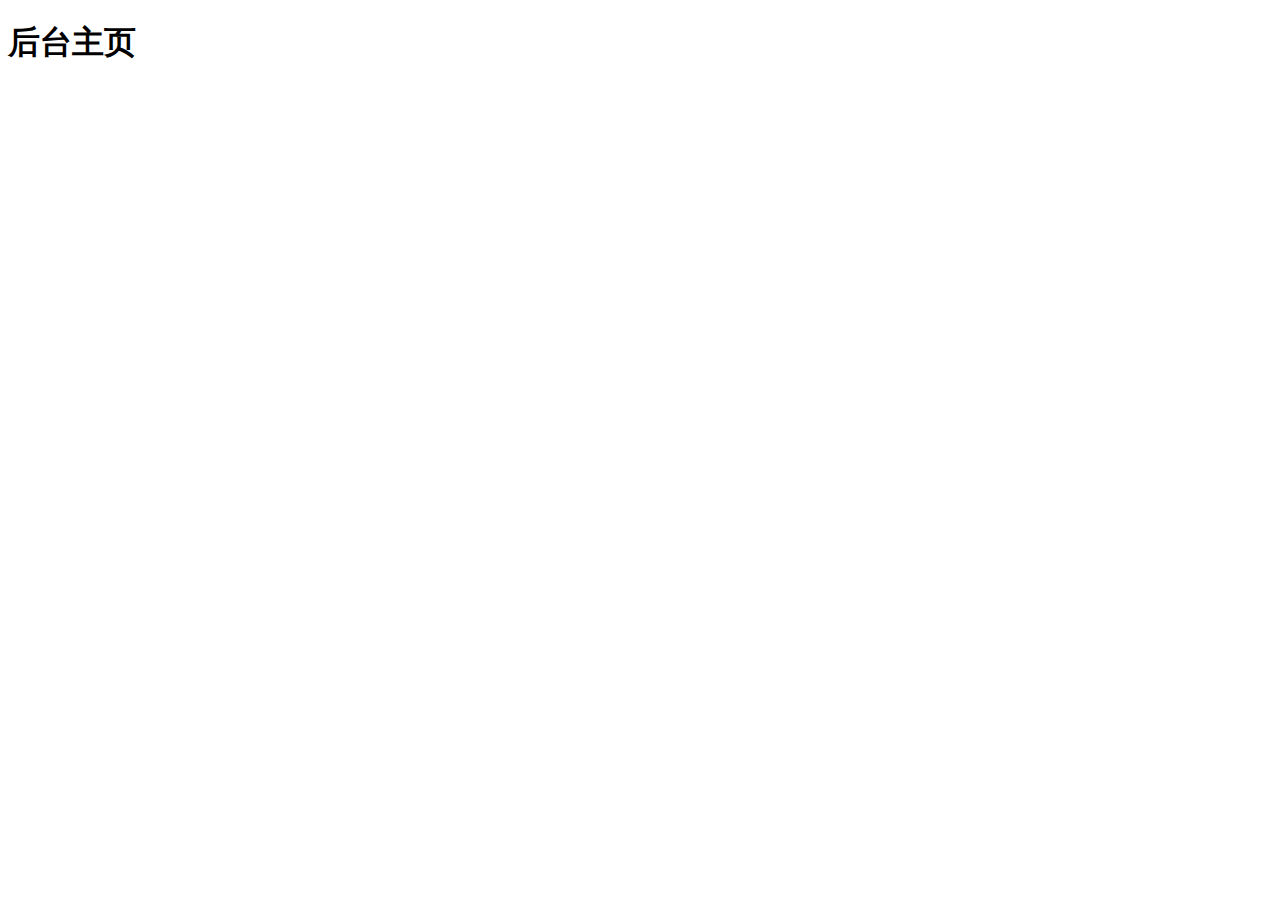
==== index.html @ adebc360 "初始化项目" ====
<!DOCTYPE html>
<html lang="en">

<head>
    <meta charset="UTF-8">
    <meta name="viewport" content="width=device-width, initial-scale=1.0">
    <title>Document</title>
</head>

<body>
    <h1>后台主页</h1>
</body>

</html>
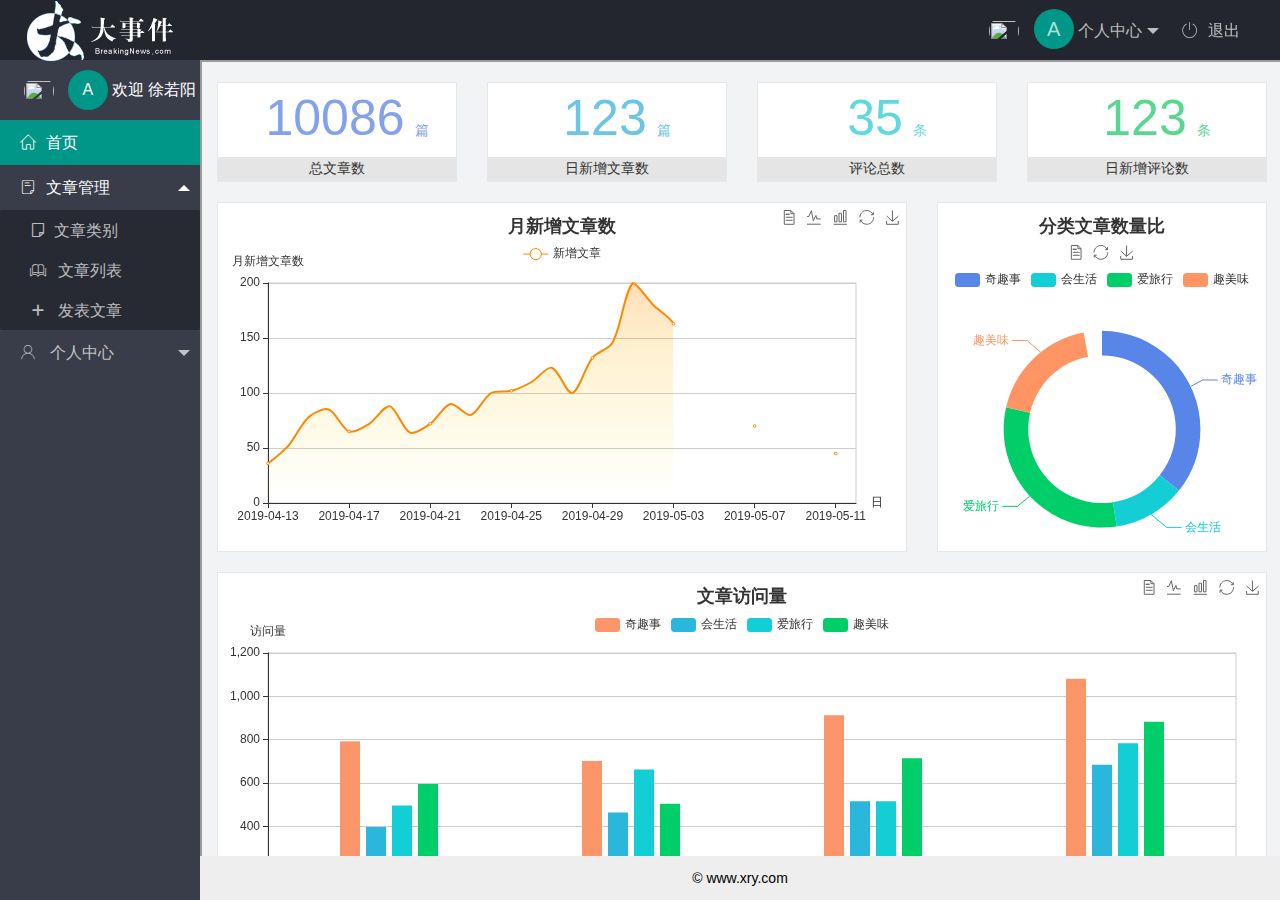
==== commit 943995d0: "完成了index功能" ====
--- a/index.html
+++ b/index.html
@@ -1,14 +1,106 @@
 <!DOCTYPE html>
-<html lang="en">
+<html>
 
 <head>
-    <meta charset="UTF-8">
-    <meta name="viewport" content="width=device-width, initial-scale=1.0">
-    <title>Document</title>
+    <meta charset="utf-8">
+    <meta name="viewport" content="width=device-width, initial-scale=1, maximum-scale=1">
+    <title>大事件后台主页</title>
+    <link rel="stylesheet" href="/assets/lib/layui/css/layui.css">
+    <link rel="stylesheet" href="/assets/fonts/iconfont.css">
+    <link rel="stylesheet" href="/assets/css/index.css">
 </head>
 
-<body>
-    <h1>后台主页</h1>
+<body class="layui-layout-body">
+    <div class="layui-layout layui-layout-admin">
+        <div class="layui-header">
+            <div class="layui-logo">
+                <img src="/assets/images/logo.png" alt="" />
+            </div>
+            <!-- 头部区域（可配合layui已有的水平导航） -->
+
+            <ul class="layui-nav layui-layout-right">
+                <li class="layui-nav-item">
+                    <a href="javascript:;">
+                        <img src="http://t.cn/RCzsdCq" class="layui-nav-img">
+                        <span class="text_avatar">A</span>
+                        个人中心
+                    </a>
+                    <dl class="layui-nav-child">
+                        <dd><a href="/user/user_index.html" target="fm">基本资料</a></dd>
+                        <dd><a href="/user/user_portrait.html" target="fm">更换头像</a></dd>
+                        <dd><a href="/user/user_password.html" target="fm">重置密码</a></dd>
+                    </dl>
+                </li>
+                <li class="layui-nav-item"><a href="" class="logout">
+                        <span class="iconfont icon-tuichu"></span>退出</a></li>
+            </ul>
+        </div>
+
+        <div class="layui-side layui-bg-black">
+            <div class="layui-side-scroll">
+                <!-- 左侧导航区域（可配合layui已有的垂直导航） -->
+                <!-- 侧边栏头像 -->
+                <a href="javascript:;" class="user_avator">
+                    <img src="http://t.cn/RCzsdCq" class="layui-nav-img">
+                    <span class="text_avatar">A</span>
+                    <span id="welcome">欢迎&nbsp;徐若阳</span>
+                </a>
+                <ul class="layui-nav layui-nav-tree" lay-shrink="all">
+
+                    <li class="layui-nav-item layui-this"><a href="/home/dashboard.html" target="fm"><span
+                                class="iconfont icon-home"></span>首页</a>
+                    </li>
+                    <li class="layui-nav-item layui-nav-itemed">
+                        <a class="" href="javascript:;"><span class="iconfont icon-16"></span>文章管理</a>
+                        <dl class="layui-nav-child">
+                            <dd><a href="/article/article_index.html" target="fm"><i
+                                        class="layui-icon layui-icon-file-b"></i>文章类别</a></dd>
+                            <dd><a href="/article/avticle_list.html" target="fm"><i
+                                        class="layui-icon layui-icon-read"></i> 文章列表</a>
+                            </dd>
+                            <dd><a href="/article/article_published.html" target="fm"><i
+                                        class="layui-icon layui-icon-add-1"></i>
+                                    发表文章</a></dd>
+                        </dl>
+                    </li>
+                    <li class="layui-nav-item">
+                        <a href="javascript:;"><span class="iconfont icon-user"></span>
+                            个人中心</a>
+                        <dl class="layui-nav-child">
+                            <dd><a href="/user/user_index.html" target="fm"><i class="layui-icon layui-icon-app"></i>
+                                    基本资料</a></dd>
+                            <dd><a href="/user/user_portrait.html" target="fm"><i
+                                        class="layui-icon layui-icon-face-smile"></i> 更换头像</a></dd>
+                            <dd><a href="/user/user_password.html" target="fm"><i
+                                        class="layui-icon layui-icon-password"></i> 重置密码</a></dd>
+                        </dl>
+                    </li>
+                </ul>
+            </div>
+        </div>
+
+        <div class="layui-body">
+            <!-- 内容主体区域 -->
+            <iframe src="/home/dashboard.html" name="fm"></iframe>
+
+        </div>
+
+        <div class="layui-footer">
+            <!-- 底部固定区域 -->
+            © www.xry.com
+        </div>
+    </div>
+    <script src="/assets/lib/jquery.js"></script>
+    <script src="/assets/lib/layui/layui.all.js"></script>
+    <script>
+        //JavaScript代码区域
+        layui.use('element', function () {
+            var element = layui.element;
+
+        });
+    </script>
+    <script src="/assets/js/baseApi.js"></script>
+    <script src="/assets/js/index.js"></script>
 </body>
 
 </html>--- a/assets/lib/layui/css/layui.css
+++ b/assets/lib/layui/css/layui.css
@@ -0,0 +1,2 @@
+/** layui-v2.5.5 MIT License By https://www.layui.com */
+ .layui-inline,img{display:inline-block;vertical-align:middle}h1,h2,h3,h4,h5,h6{font-weight:400}.layui-edge,.layui-header,.layui-inline,.layui-main{position:relative}.layui-body,.layui-edge,.layui-elip{overflow:hidden}.layui-btn,.layui-edge,.layui-inline,img{vertical-align:middle}.layui-btn,.layui-disabled,.layui-icon,.layui-unselect{-moz-user-select:none;-webkit-user-select:none;-ms-user-select:none}.layui-elip,.layui-form-checkbox span,.layui-form-pane .layui-form-label{text-overflow:ellipsis;white-space:nowrap}.layui-breadcrumb,.layui-tree-btnGroup{visibility:hidden}blockquote,body,button,dd,div,dl,dt,form,h1,h2,h3,h4,h5,h6,input,li,ol,p,pre,td,textarea,th,ul{margin:0;padding:0;-webkit-tap-highlight-color:rgba(0,0,0,0)}a:active,a:hover{outline:0}img{border:none}li{list-style:none}table{border-collapse:collapse;border-spacing:0}h4,h5,h6{font-size:100%}button,input,optgroup,option,select,textarea{font-family:inherit;font-size:inherit;font-style:inherit;font-weight:inherit;outline:0}pre{white-space:pre-wrap;white-space:-moz-pre-wrap;white-space:-pre-wrap;white-space:-o-pre-wrap;word-wrap:break-word}body{line-height:24px;font:14px Helvetica Neue,Helvetica,PingFang SC,Tahoma,Arial,sans-serif}hr{height:1px;margin:10px 0;border:0;clear:both}a{color:#333;text-decoration:none}a:hover{color:#777}a cite{font-style:normal;*cursor:pointer}.layui-border-box,.layui-border-box *{box-sizing:border-box}.layui-box,.layui-box *{box-sizing:content-box}.layui-clear{clear:both;*zoom:1}.layui-clear:after{content:'\20';clear:both;*zoom:1;display:block;height:0}.layui-inline{*display:inline;*zoom:1}.layui-edge{display:inline-block;width:0;height:0;border-width:6px;border-style:dashed;border-color:transparent}.layui-edge-top{top:-4px;border-bottom-color:#999;border-bottom-style:solid}.layui-edge-right{border-left-color:#999;border-left-style:solid}.layui-edge-bottom{top:2px;border-top-color:#999;border-top-style:solid}.layui-edge-left{border-right-color:#999;border-right-style:solid}.layui-disabled,.layui-disabled:hover{color:#d2d2d2!important;cursor:not-allowed!important}.layui-circle{border-radius:100%}.layui-show{display:block!important}.layui-hide{display:none!important}@font-face{font-family:layui-icon;src:url(../font/iconfont.eot?v=250);src:url(../font/iconfont.eot?v=250#iefix) format('embedded-opentype'),url(../font/iconfont.woff2?v=250) format('woff2'),url(../font/iconfont.woff?v=250) format('woff'),url(../font/iconfont.ttf?v=250) format('truetype'),url(../font/iconfont.svg?v=250#layui-icon) format('svg')}.layui-icon{font-family:layui-icon!important;font-size:16px;font-style:normal;-webkit-font-smoothing:antialiased;-moz-osx-font-smoothing:grayscale}.layui-icon-reply-fill:before{content:"\e611"}.layui-icon-set-fill:before{content:"\e614"}.layui-icon-menu-fill:before{content:"\e60f"}.layui-icon-search:before{content:"\e615"}.layui-icon-share:before{content:"\e641"}.layui-icon-set-sm:before{content:"\e620"}.layui-icon-engine:before{content:"\e628"}.layui-icon-close:before{content:"\1006"}.layui-icon-close-fill:before{content:"\1007"}.layui-icon-chart-screen:before{content:"\e629"}.layui-icon-star:before{content:"\e600"}.layui-icon-circle-dot:before{content:"\e617"}.layui-icon-chat:before{content:"\e606"}.layui-icon-release:before{content:"\e609"}.layui-icon-list:before{content:"\e60a"}.layui-icon-chart:before{content:"\e62c"}.layui-icon-ok-circle:before{content:"\1005"}.layui-icon-layim-theme:before{content:"\e61b"}.layui-icon-table:before{content:"\e62d"}.layui-icon-right:before{content:"\e602"}.layui-icon-left:before{content:"\e603"}.layui-icon-cart-simple:before{content:"\e698"}.layui-icon-face-cry:before{content:"\e69c"}.layui-icon-face-smile:before{content:"\e6af"}.layui-icon-survey:before{content:"\e6b2"}.layui-icon-tree:before{content:"\e62e"}.layui-icon-upload-circle:before{content:"\e62f"}.layui-icon-add-circle:before{content:"\e61f"}.layui-icon-download-circle:before{content:"\e601"}.layui-icon-templeate-1:before{content:"\e630"}.layui-icon-util:before{content:"\e631"}.layui-icon-face-surprised:before{content:"\e664"}.layui-icon-edit:before{content:"\e642"}.layui-icon-speaker:before{content:"\e645"}.layui-icon-down:before{content:"\e61a"}.layui-icon-file:before{content:"\e621"}.layui-icon-layouts:before{content:"\e632"}.layui-icon-rate-half:before{content:"\e6c9"}.layui-icon-add-circle-fine:before{content:"\e608"}.layui-icon-prev-circle:before{content:"\e633"}.layui-icon-read:before{content:"\e705"}.layui-icon-404:before{content:"\e61c"}.layui-icon-carousel:before{content:"\e634"}.layui-icon-help:before{content:"\e607"}.layui-icon-code-circle:before{content:"\e635"}.layui-icon-water:before{content:"\e636"}.layui-icon-username:before{content:"\e66f"}.layui-icon-find-fill:before{content:"\e670"}.layui-icon-about:before{content:"\e60b"}.layui-icon-location:before{content:"\e715"}.layui-icon-up:before{content:"\e619"}.layui-icon-pause:before{content:"\e651"}.layui-icon-date:before{content:"\e637"}.layui-icon-layim-uploadfile:before{content:"\e61d"}.layui-icon-delete:before{content:"\e640"}.layui-icon-play:before{content:"\e652"}.layui-icon-top:before{content:"\e604"}.layui-icon-friends:before{content:"\e612"}.layui-icon-refresh-3:before{content:"\e9aa"}.layui-icon-ok:before{content:"\e605"}.layui-icon-layer:before{content:"\e638"}.layui-icon-face-smile-fine:before{content:"\e60c"}.layui-icon-dollar:before{content:"\e659"}.layui-icon-group:before{content:"\e613"}.layui-icon-layim-download:before{content:"\e61e"}.layui-icon-picture-fine:before{content:"\e60d"}.layui-icon-link:before{content:"\e64c"}.layui-icon-diamond:before{content:"\e735"}.layui-icon-log:before{content:"\e60e"}.layui-icon-rate-solid:before{content:"\e67a"}.layui-icon-fonts-del:before{content:"\e64f"}.layui-icon-unlink:before{content:"\e64d"}.layui-icon-fonts-clear:before{content:"\e639"}.layui-icon-triangle-r:before{content:"\e623"}.layui-icon-circle:before{content:"\e63f"}.layui-icon-radio:before{content:"\e643"}.layui-icon-align-center:before{content:"\e647"}.layui-icon-align-right:before{content:"\e648"}.layui-icon-align-left:before{content:"\e649"}.layui-icon-loading-1:before{content:"\e63e"}.layui-icon-return:before{content:"\e65c"}.layui-icon-fonts-strong:before{content:"\e62b"}.layui-icon-upload:before{content:"\e67c"}.layui-icon-dialogue:before{content:"\e63a"}.layui-icon-video:before{content:"\e6ed"}.layui-icon-headset:before{content:"\e6fc"}.layui-icon-cellphone-fine:before{content:"\e63b"}.layui-icon-add-1:before{content:"\e654"}.layui-icon-face-smile-b:before{content:"\e650"}.layui-icon-fonts-html:before{content:"\e64b"}.layui-icon-form:before{content:"\e63c"}.layui-icon-cart:before{content:"\e657"}.layui-icon-camera-fill:before{content:"\e65d"}.layui-icon-tabs:before{content:"\e62a"}.layui-icon-fonts-code:before{content:"\e64e"}.layui-icon-fire:before{content:"\e756"}.layui-icon-set:before{content:"\e716"}.layui-icon-fonts-u:before{content:"\e646"}.layui-icon-triangle-d:before{content:"\e625"}.layui-icon-tips:before{content:"\e702"}.layui-icon-picture:before{content:"\e64a"}.layui-icon-more-vertical:before{content:"\e671"}.layui-icon-flag:before{content:"\e66c"}.layui-icon-loading:before{content:"\e63d"}.layui-icon-fonts-i:before{content:"\e644"}.layui-icon-refresh-1:before{content:"\e666"}.layui-icon-rmb:before{content:"\e65e"}.layui-icon-home:before{content:"\e68e"}.layui-icon-user:before{content:"\e770"}.layui-icon-notice:before{content:"\e667"}.layui-icon-login-weibo:before{content:"\e675"}.layui-icon-voice:before{content:"\e688"}.layui-icon-upload-drag:before{content:"\e681"}.layui-icon-login-qq:before{content:"\e676"}.layui-icon-snowflake:before{content:"\e6b1"}.layui-icon-file-b:before{content:"\e655"}.layui-icon-template:before{content:"\e663"}.layui-icon-auz:before{content:"\e672"}.layui-icon-console:before{content:"\e665"}.layui-icon-app:before{content:"\e653"}.layui-icon-prev:before{content:"\e65a"}.layui-icon-website:before{content:"\e7ae"}.layui-icon-next:before{content:"\e65b"}.layui-icon-component:before{content:"\e857"}.layui-icon-more:before{content:"\e65f"}.layui-icon-login-wechat:before{content:"\e677"}.layui-icon-shrink-right:before{content:"\e668"}.layui-icon-spread-left:before{content:"\e66b"}.layui-icon-camera:before{content:"\e660"}.layui-icon-note:before{content:"\e66e"}.layui-icon-refresh:before{content:"\e669"}.layui-icon-female:before{content:"\e661"}.layui-icon-male:before{content:"\e662"}.layui-icon-password:before{content:"\e673"}.layui-icon-senior:before{content:"\e674"}.layui-icon-theme:before{content:"\e66a"}.layui-icon-tread:before{content:"\e6c5"}.layui-icon-praise:before{content:"\e6c6"}.layui-icon-star-fill:before{content:"\e658"}.layui-icon-rate:before{content:"\e67b"}.layui-icon-template-1:before{content:"\e656"}.layui-icon-vercode:before{content:"\e679"}.layui-icon-cellphone:before{content:"\e678"}.layui-icon-screen-full:before{content:"\e622"}.layui-icon-screen-restore:before{content:"\e758"}.layui-icon-cols:before{content:"\e610"}.layui-icon-export:before{content:"\e67d"}.layui-icon-print:before{content:"\e66d"}.layui-icon-slider:before{content:"\e714"}.layui-icon-addition:before{content:"\e624"}.layui-icon-subtraction:before{content:"\e67e"}.layui-icon-service:before{content:"\e626"}.layui-icon-transfer:before{content:"\e691"}.layui-main{width:1140px;margin:0 auto}.layui-header{z-index:1000;height:60px}.layui-header a:hover{transition:all .5s;-webkit-transition:all .5s}.layui-side{position:fixed;left:0;top:0;bottom:0;z-index:999;width:200px;overflow-x:hidden}.layui-side-scroll{position:relative;width:220px;height:100%;overflow-x:hidden}.layui-body{position:absolute;left:200px;right:0;top:0;bottom:0;z-index:998;width:auto;overflow-y:auto;box-sizing:border-box}.layui-layout-body{overflow:hidden}.layui-layout-admin .layui-header{background-color:#23262E}.layui-layout-admin .layui-side{top:60px;width:200px;overflow-x:hidden}.layui-layout-admin .layui-body{position:fixed;top:60px;bottom:44px}.layui-layout-admin .layui-main{width:auto;margin:0 15px}.layui-layout-admin .layui-footer{position:fixed;left:200px;right:0;bottom:0;height:44px;line-height:44px;padding:0 15px;background-color:#eee}.layui-layout-admin .layui-logo{position:absolute;left:0;top:0;width:200px;height:100%;line-height:60px;text-align:center;color:#009688;font-size:16px}.layui-layout-admin .layui-header .layui-nav{background:0 0}.layui-layout-left{position:absolute!important;left:200px;top:0}.layui-layout-right{position:absolute!important;right:0;top:0}.layui-container{position:relative;margin:0 auto;padding:0 15px;box-sizing:border-box}.layui-fluid{position:relative;margin:0 auto;padding:0 15px}.layui-row:after,.layui-row:before{content:'';display:block;clear:both}.layui-col-lg1,.layui-col-lg10,.layui-col-lg11,.layui-col-lg12,.layui-col-lg2,.layui-col-lg3,.layui-col-lg4,.layui-col-lg5,.layui-col-lg6,.layui-col-lg7,.layui-col-lg8,.layui-col-lg9,.layui-col-md1,.layui-col-md10,.layui-col-md11,.layui-col-md12,.layui-col-md2,.layui-col-md3,.layui-col-md4,.layui-col-md5,.layui-col-md6,.layui-col-md7,.layui-col-md8,.layui-col-md9,.layui-col-sm1,.layui-col-sm10,.layui-col-sm11,.layui-col-sm12,.layui-col-sm2,.layui-col-sm3,.layui-col-sm4,.layui-col-sm5,.layui-col-sm6,.layui-col-sm7,.layui-col-sm8,.layui-col-sm9,.layui-col-xs1,.layui-col-xs10,.layui-col-xs11,.layui-col-xs12,.layui-col-xs2,.layui-col-xs3,.layui-col-xs4,.layui-col-xs5,.layui-col-xs6,.layui-col-xs7,.layui-col-xs8,.layui-col-xs9{position:relative;display:block;box-sizing:border-box}.layui-col-xs1,.layui-col-xs10,.layui-col-xs11,.layui-col-xs12,.layui-col-xs2,.layui-col-xs3,.layui-col-xs4,.layui-col-xs5,.layui-col-xs6,.layui-col-xs7,.layui-col-xs8,.layui-col-xs9{float:left}.layui-col-xs1{width:8.33333333%}.layui-col-xs2{width:16.66666667%}.layui-col-xs3{width:25%}.layui-col-xs4{width:33.33333333%}.layui-col-xs5{width:41.66666667%}.layui-col-xs6{width:50%}.layui-col-xs7{width:58.33333333%}.layui-col-xs8{width:66.66666667%}.layui-col-xs9{width:75%}.layui-col-xs10{width:83.33333333%}.layui-col-xs11{width:91.66666667%}.layui-col-xs12{width:100%}.layui-col-xs-offset1{margin-left:8.33333333%}.layui-col-xs-offset2{margin-left:16.66666667%}.layui-col-xs-offset3{margin-left:25%}.layui-col-xs-offset4{margin-left:33.33333333%}.layui-col-xs-offset5{margin-left:41.66666667%}.layui-col-xs-offset6{margin-left:50%}.layui-col-xs-offset7{margin-left:58.33333333%}.layui-col-xs-offset8{margin-left:66.66666667%}.layui-col-xs-offset9{margin-left:75%}.layui-col-xs-offset10{margin-left:83.33333333%}.layui-col-xs-offset11{margin-left:91.66666667%}.layui-col-xs-offset12{margin-left:100%}@media screen and (max-width:768px){.layui-hide-xs{display:none!important}.layui-show-xs-block{display:block!important}.layui-show-xs-inline{display:inline!important}.layui-show-xs-inline-block{display:inline-block!important}}@media screen and (min-width:768px){.layui-container{width:750px}.layui-hide-sm{display:none!important}.layui-show-sm-block{display:block!important}.layui-show-sm-inline{display:inline!important}.layui-show-sm-inline-block{display:inline-block!important}.layui-col-sm1,.layui-col-sm10,.layui-col-sm11,.layui-col-sm12,.layui-col-sm2,.layui-col-sm3,.layui-col-sm4,.layui-col-sm5,.layui-col-sm6,.layui-col-sm7,.layui-col-sm8,.layui-col-sm9{float:left}.layui-col-sm1{width:8.33333333%}.layui-col-sm2{width:16.66666667%}.layui-col-sm3{width:25%}.layui-col-sm4{width:33.33333333%}.layui-col-sm5{width:41.66666667%}.layui-col-sm6{width:50%}.layui-col-sm7{width:58.33333333%}.layui-col-sm8{width:66.66666667%}.layui-col-sm9{width:75%}.layui-col-sm10{width:83.33333333%}.layui-col-sm11{width:91.66666667%}.layui-col-sm12{width:100%}.layui-col-sm-offset1{margin-left:8.33333333%}.layui-col-sm-offset2{margin-left:16.66666667%}.layui-col-sm-offset3{margin-left:25%}.layui-col-sm-offset4{margin-left:33.33333333%}.layui-col-sm-offset5{margin-left:41.66666667%}.layui-col-sm-offset6{margin-left:50%}.layui-col-sm-offset7{margin-left:58.33333333%}.layui-col-sm-offset8{margin-left:66.66666667%}.layui-col-sm-offset9{margin-left:75%}.layui-col-sm-offset10{margin-left:83.33333333%}.layui-col-sm-offset11{margin-left:91.66666667%}.layui-col-sm-offset12{margin-left:100%}}@media screen and (min-width:992px){.layui-container{width:970px}.layui-hide-md{display:none!important}.layui-show-md-block{display:block!important}.layui-show-md-inline{display:inline!important}.layui-show-md-inline-block{display:inline-block!important}.layui-col-md1,.layui-col-md10,.layui-col-md11,.layui-col-md12,.layui-col-md2,.layui-col-md3,.layui-col-md4,.layui-col-md5,.layui-col-md6,.layui-col-md7,.layui-col-md8,.layui-col-md9{float:left}.layui-col-md1{width:8.33333333%}.layui-col-md2{width:16.66666667%}.layui-col-md3{width:25%}.layui-col-md4{width:33.33333333%}.layui-col-md5{width:41.66666667%}.layui-col-md6{width:50%}.layui-col-md7{width:58.33333333%}.layui-col-md8{width:66.66666667%}.layui-col-md9{width:75%}.layui-col-md10{width:83.33333333%}.layui-col-md11{width:91.66666667%}.layui-col-md12{width:100%}.layui-col-md-offset1{margin-left:8.33333333%}.layui-col-md-offset2{margin-left:16.66666667%}.layui-col-md-offset3{margin-left:25%}.layui-col-md-offset4{margin-left:33.33333333%}.layui-col-md-offset5{margin-left:41.66666667%}.layui-col-md-offset6{margin-left:50%}.layui-col-md-offset7{margin-left:58.33333333%}.layui-col-md-offset8{margin-left:66.66666667%}.layui-col-md-offset9{margin-left:75%}.layui-col-md-offset10{margin-left:83.33333333%}.layui-col-md-offset11{margin-left:91.66666667%}.layui-col-md-offset12{margin-left:100%}}@media screen and (min-width:1200px){.layui-container{width:1170px}.layui-hide-lg{display:none!important}.layui-show-lg-block{display:block!important}.layui-show-lg-inline{display:inline!important}.layui-show-lg-inline-block{display:inline-block!important}.layui-col-lg1,.layui-col-lg10,.layui-col-lg11,.layui-col-lg12,.layui-col-lg2,.layui-col-lg3,.layui-col-lg4,.layui-col-lg5,.layui-col-lg6,.layui-col-lg7,.layui-col-lg8,.layui-col-lg9{float:left}.layui-col-lg1{width:8.33333333%}.layui-col-lg2{width:16.66666667%}.layui-col-lg3{width:25%}.layui-col-lg4{width:33.33333333%}.layui-col-lg5{width:41.66666667%}.layui-col-lg6{width:50%}.layui-col-lg7{width:58.33333333%}.layui-col-lg8{width:66.66666667%}.layui-col-lg9{width:75%}.layui-col-lg10{width:83.33333333%}.layui-col-lg11{width:91.66666667%}.layui-col-lg12{width:100%}.layui-col-lg-offset1{margin-left:8.33333333%}.layui-col-lg-offset2{margin-left:16.66666667%}.layui-col-lg-offset3{margin-left:25%}.layui-col-lg-offset4{margin-left:33.33333333%}.layui-col-lg-offset5{margin-left:41.66666667%}.layui-col-lg-offset6{margin-left:50%}.layui-col-lg-offset7{margin-left:58.33333333%}.layui-col-lg-offset8{margin-left:66.66666667%}.layui-col-lg-offset9{margin-left:75%}.layui-col-lg-offset10{margin-left:83.33333333%}.layui-col-lg-offset11{margin-left:91.66666667%}.layui-col-lg-offset12{margin-left:100%}}.layui-col-space1{margin:-.5px}.layui-col-space1>*{padding:.5px}.layui-col-space3{margin:-1.5px}.layui-col-space3>*{padding:1.5px}.layui-col-space5{margin:-2.5px}.layui-col-space5>*{padding:2.5px}.layui-col-space8{margin:-3.5px}.layui-col-space8>*{padding:3.5px}.layui-col-space10{margin:-5px}.layui-col-space10>*{padding:5px}.layui-col-space12{margin:-6px}.layui-col-space12>*{padding:6px}.layui-col-space15{margin:-7.5px}.layui-col-space15>*{padding:7.5px}.layui-col-space18{margin:-9px}.layui-col-space18>*{padding:9px}.layui-col-space20{margin:-10px}.layui-col-space20>*{padding:10px}.layui-col-space22{margin:-11px}.layui-col-space22>*{padding:11px}.layui-col-space25{margin:-12.5px}.layui-col-space25>*{padding:12.5px}.layui-col-space30{margin:-15px}.layui-col-space30>*{padding:15px}.layui-btn,.layui-input,.layui-select,.layui-textarea,.layui-upload-button{outline:0;-webkit-appearance:none;transition:all .3s;-webkit-transition:all .3s;box-sizing:border-box}.layui-elem-quote{margin-bottom:10px;padding:15px;line-height:22px;border-left:5px solid #009688;border-radius:0 2px 2px 0;background-color:#f2f2f2}.layui-quote-nm{border-style:solid;border-width:1px 1px 1px 5px;background:0 0}.layui-elem-field{margin-bottom:10px;padding:0;border-width:1px;border-style:solid}.layui-elem-field legend{margin-left:20px;padding:0 10px;font-size:20px;font-weight:300}.layui-field-title{margin:10px 0 20px;border-width:1px 0 0}.layui-field-box{padding:10px 15px}.layui-field-title .layui-field-box{padding:10px 0}.layui-progress{position:relative;height:6px;border-radius:20px;background-color:#e2e2e2}.layui-progress-bar{position:absolute;left:0;top:0;width:0;max-width:100%;height:6px;border-radius:20px;text-align:right;background-color:#5FB878;transition:all .3s;-webkit-transition:all .3s}.layui-progress-big,.layui-progress-big .layui-progress-bar{height:18px;line-height:18px}.layui-progress-text{position:relative;top:-20px;line-height:18px;font-size:12px;color:#666}.layui-progress-big .layui-progress-text{position:static;padding:0 10px;color:#fff}.layui-collapse{border-width:1px;border-style:solid;border-radius:2px}.layui-colla-content,.layui-colla-item{border-top-width:1px;border-top-style:solid}.layui-colla-item:first-child{border-top:none}.layui-colla-title{position:relative;height:42px;line-height:42px;padding:0 15px 0 35px;color:#333;background-color:#f2f2f2;cursor:pointer;font-size:14px;overflow:hidden}.layui-colla-content{display:none;padding:10px 15px;line-height:22px;color:#666}.layui-colla-icon{position:absolute;left:15px;top:0;font-size:14px}.layui-card{margin-bottom:15px;border-radius:2px;background-color:#fff;box-shadow:0 1px 2px 0 rgba(0,0,0,.05)}.layui-card:last-child{margin-bottom:0}.layui-card-header{position:relative;height:42px;line-height:42px;padding:0 15px;border-bottom:1px solid #f6f6f6;color:#333;border-radius:2px 2px 0 0;font-size:14px}.layui-bg-black,.layui-bg-blue,.layui-bg-cyan,.layui-bg-green,.layui-bg-orange,.layui-bg-red{color:#fff!important}.layui-card-body{position:relative;padding:10px 15px;line-height:24px}.layui-card-body[pad15]{padding:15px}.layui-card-body[pad20]{padding:20px}.layui-card-body .layui-table{margin:5px 0}.layui-card .layui-tab{margin:0}.layui-panel-window{position:relative;padding:15px;border-radius:0;border-top:5px solid #E6E6E6;background-color:#fff}.layui-auxiliar-moving{position:fixed;left:0;right:0;top:0;bottom:0;width:100%;height:100%;background:0 0;z-index:9999999999}.layui-form-label,.layui-form-mid,.layui-form-select,.layui-input-block,.layui-input-inline,.layui-textarea{position:relative}.layui-bg-red{background-color:#FF5722!important}.layui-bg-orange{background-color:#FFB800!important}.layui-bg-green{background-color:#009688!important}.layui-bg-cyan{background-color:#2F4056!important}.layui-bg-blue{background-color:#1E9FFF!important}.layui-bg-black{background-color:#393D49!important}.layui-bg-gray{background-color:#eee!important;color:#666!important}.layui-badge-rim,.layui-colla-content,.layui-colla-item,.layui-collapse,.layui-elem-field,.layui-form-pane .layui-form-item[pane],.layui-form-pane .layui-form-label,.layui-input,.layui-layedit,.layui-layedit-tool,.layui-quote-nm,.layui-select,.layui-tab-bar,.layui-tab-card,.layui-tab-title,.layui-tab-title .layui-this:after,.layui-textarea{border-color:#e6e6e6}.layui-timeline-item:before,hr{background-color:#e6e6e6}.layui-text{line-height:22px;font-size:14px;color:#666}.layui-text h1,.layui-text h2,.layui-text h3{font-weight:500;color:#333}.layui-text h1{font-size:30px}.layui-text h2{font-size:24px}.layui-text h3{font-size:18px}.layui-text a:not(.layui-btn){color:#01AAED}.layui-text a:not(.layui-btn):hover{text-decoration:underline}.layui-text ul{padding:5px 0 5px 15px}.layui-text ul li{margin-top:5px;list-style-type:disc}.layui-text em,.layui-word-aux{color:#999!important;padding:0 5px!important}.layui-btn{display:inline-block;height:38px;line-height:38px;padding:0 18px;background-color:#009688;color:#fff;white-space:nowrap;text-align:center;font-size:14px;border:none;border-radius:2px;cursor:pointer}.layui-btn:hover{opacity:.8;filter:alpha(opacity=80);color:#fff}.layui-btn:active{opacity:1;filter:alpha(opacity=100)}.layui-btn+.layui-btn{margin-left:10px}.layui-btn-container{font-size:0}.layui-btn-container .layui-btn{margin-right:10px;margin-bottom:10px}.layui-btn-container .layui-btn+.layui-btn{margin-left:0}.layui-table .layui-btn-container .layui-btn{margin-bottom:9px}.layui-btn-radius{border-radius:100px}.layui-btn .layui-icon{margin-right:3px;font-size:18px;vertical-align:bottom;vertical-align:middle\9}.layui-btn-primary{border:1px solid #C9C9C9;background-color:#fff;color:#555}.layui-btn-primary:hover{border-color:#009688;color:#333}.layui-btn-normal{background-color:#1E9FFF}.layui-btn-warm{background-color:#FFB800}.layui-btn-danger{background-color:#FF5722}.layui-btn-checked{background-color:#5FB878}.layui-btn-disabled,.layui-btn-disabled:active,.layui-btn-disabled:hover{border:1px solid #e6e6e6;background-color:#FBFBFB;color:#C9C9C9;cursor:not-allowed;opacity:1}.layui-btn-lg{height:44px;line-height:44px;padding:0 25px;font-size:16px}.layui-btn-sm{height:30px;line-height:30px;padding:0 10px;font-size:12px}.layui-btn-sm i{font-size:16px!important}.layui-btn-xs{height:22px;line-height:22px;padding:0 5px;font-size:12px}.layui-btn-xs i{font-size:14px!important}.layui-btn-group{display:inline-block;vertical-align:middle;font-size:0}.layui-btn-group .layui-btn{margin-left:0!important;margin-right:0!important;border-left:1px solid rgba(255,255,255,.5);border-radius:0}.layui-btn-group .layui-btn-primary{border-left:none}.layui-btn-group .layui-btn-primary:hover{border-color:#C9C9C9;color:#009688}.layui-btn-group .layui-btn:first-child{border-left:none;border-radius:2px 0 0 2px}.layui-btn-group .layui-btn-primary:first-child{border-left:1px solid #c9c9c9}.layui-btn-group .layui-btn:last-child{border-radius:0 2px 2px 0}.layui-btn-group .layui-btn+.layui-btn{margin-left:0}.layui-btn-group+.layui-btn-group{margin-left:10px}.layui-btn-fluid{width:100%}.layui-input,.layui-select,.layui-textarea{height:38px;line-height:1.3;line-height:38px\9;border-width:1px;border-style:solid;background-color:#fff;border-radius:2px}.layui-input::-webkit-input-placeholder,.layui-select::-webkit-input-placeholder,.layui-textarea::-webkit-input-placeholder{line-height:1.3}.layui-input,.layui-textarea{display:block;width:100%;padding-left:10px}.layui-input:hover,.layui-textarea:hover{border-color:#D2D2D2!important}.layui-input:focus,.layui-textarea:focus{border-color:#C9C9C9!important}.layui-textarea{min-height:100px;height:auto;line-height:20px;padding:6px 10px;resize:vertical}.layui-select{padding:0 10px}.layui-form input[type=checkbox],.layui-form input[type=radio],.layui-form select{display:none}.layui-form [lay-ignore]{display:initial}.layui-form-item{margin-bottom:15px;clear:both;*zoom:1}.layui-form-item:after{content:'\20';clear:both;*zoom:1;display:block;height:0}.layui-form-label{float:left;display:block;padding:9px 15px;width:80px;font-weight:400;line-height:20px;text-align:right}.layui-form-label-col{display:block;float:none;padding:9px 0;line-height:20px;text-align:left}.layui-form-item .layui-inline{margin-bottom:5px;margin-right:10px}.layui-input-block{margin-left:110px;min-height:36px}.layui-input-inline{display:inline-block;vertical-align:middle}.layui-form-item .layui-input-inline{float:left;width:190px;margin-right:10px}.layui-form-text .layui-input-inline{width:auto}.layui-form-mid{float:left;display:block;padding:9px 0!important;line-height:20px;margin-right:10px}.layui-form-danger+.layui-form-select .layui-input,.layui-form-danger:focus{border-color:#FF5722!important}.layui-form-select .layui-input{padding-right:30px;cursor:pointer}.layui-form-select .layui-edge{position:absolute;right:10px;top:50%;margin-top:-3px;cursor:pointer;border-width:6px;border-top-color:#c2c2c2;border-top-style:solid;transition:all .3s;-webkit-transition:all .3s}.layui-form-select dl{display:none;position:absolute;left:0;top:42px;padding:5px 0;z-index:899;min-width:100%;border:1px solid #d2d2d2;max-height:300px;overflow-y:auto;background-color:#fff;border-radius:2px;box-shadow:0 2px 4px rgba(0,0,0,.12);box-sizing:border-box}.layui-form-select dl dd,.layui-form-select dl dt{padding:0 10px;line-height:36px;white-space:nowrap;overflow:hidden;text-overflow:ellipsis}.layui-form-select dl dt{font-size:12px;color:#999}.layui-form-select dl dd{cursor:pointer}.layui-form-select dl dd:hover{background-color:#f2f2f2;-webkit-transition:.5s all;transition:.5s all}.layui-form-select .layui-select-group dd{padding-left:20px}.layui-form-select dl dd.layui-select-tips{padding-left:10px!important;color:#999}.layui-form-select dl dd.layui-this{background-color:#5FB878;color:#fff}.layui-form-checkbox,.layui-form-select dl dd.layui-disabled{background-color:#fff}.layui-form-selected dl{display:block}.layui-form-checkbox,.layui-form-checkbox *,.layui-form-switch{display:inline-block;vertical-align:middle}.layui-form-selected .layui-edge{margin-top:-9px;-webkit-transform:rotate(180deg);transform:rotate(180deg);margin-top:-3px\9}:root .layui-form-selected .layui-edge{margin-top:-9px\0/IE9}.layui-form-selectup dl{top:auto;bottom:42px}.layui-select-none{margin:5px 0;text-align:center;color:#999}.layui-select-disabled .layui-disabled{border-color:#eee!important}.layui-select-disabled .layui-edge{border-top-color:#d2d2d2}.layui-form-checkbox{position:relative;height:30px;line-height:30px;margin-right:10px;padding-right:30px;cursor:pointer;font-size:0;-webkit-transition:.1s linear;transition:.1s linear;box-sizing:border-box}.layui-form-checkbox span{padding:0 10px;height:100%;font-size:14px;border-radius:2px 0 0 2px;background-color:#d2d2d2;color:#fff;overflow:hidden}.layui-form-checkbox:hover span{background-color:#c2c2c2}.layui-form-checkbox i{position:absolute;right:0;top:0;width:30px;height:28px;border:1px solid #d2d2d2;border-left:none;border-radius:0 2px 2px 0;color:#fff;font-size:20px;text-align:center}.layui-form-checkbox:hover i{border-color:#c2c2c2;color:#c2c2c2}.layui-form-checked,.layui-form-checked:hover{border-color:#5FB878}.layui-form-checked span,.layui-form-checked:hover span{background-color:#5FB878}.layui-form-checked i,.layui-form-checked:hover i{color:#5FB878}.layui-form-item .layui-form-checkbox{margin-top:4px}.layui-form-checkbox[lay-skin=primary]{height:auto!important;line-height:normal!important;min-width:18px;min-height:18px;border:none!important;margin-right:0;padding-left:28px;padding-right:0;background:0 0}.layui-form-checkbox[lay-skin=primary] span{padding-left:0;padding-right:15px;line-height:18px;background:0 0;color:#666}.layui-form-checkbox[lay-skin=primary] i{right:auto;left:0;width:16px;height:16px;line-height:16px;border:1px solid #d2d2d2;font-size:12px;border-radius:2px;background-color:#fff;-webkit-transition:.1s linear;transition:.1s linear}.layui-form-checkbox[lay-skin=primary]:hover i{border-color:#5FB878;color:#fff}.layui-form-checked[lay-skin=primary] i{border-color:#5FB878!important;background-color:#5FB878;color:#fff}.layui-checkbox-disbaled[lay-skin=primary] span{background:0 0!important;color:#c2c2c2}.layui-checkbox-disbaled[lay-skin=primary]:hover i{border-color:#d2d2d2}.layui-form-item .layui-form-checkbox[lay-skin=primary]{margin-top:10px}.layui-form-switch{position:relative;height:22px;line-height:22px;min-width:35px;padding:0 5px;margin-top:8px;border:1px solid #d2d2d2;border-radius:20px;cursor:pointer;background-color:#fff;-webkit-transition:.1s linear;transition:.1s linear}.layui-form-switch i{position:absolute;left:5px;top:3px;width:16px;height:16px;border-radius:20px;background-color:#d2d2d2;-webkit-transition:.1s linear;transition:.1s linear}.layui-form-switch em{position:relative;top:0;width:25px;margin-left:21px;padding:0!important;text-align:center!important;color:#999!important;font-style:normal!important;font-size:12px}.layui-form-onswitch{border-color:#5FB878;background-color:#5FB878}.layui-checkbox-disbaled,.layui-checkbox-disbaled i{border-color:#e2e2e2!important}.layui-form-onswitch i{left:100%;margin-left:-21px;background-color:#fff}.layui-form-onswitch em{margin-left:5px;margin-right:21px;color:#fff!important}.layui-checkbox-disbaled span{background-color:#e2e2e2!important}.layui-checkbox-disbaled:hover i{color:#fff!important}[lay-radio]{display:none}.layui-form-radio,.layui-form-radio *{display:inline-block;vertical-align:middle}.layui-form-radio{line-height:28px;margin:6px 10px 0 0;padding-right:10px;cursor:pointer;font-size:0}.layui-form-radio *{font-size:14px}.layui-form-radio>i{margin-right:8px;font-size:22px;color:#c2c2c2}.layui-form-radio>i:hover,.layui-form-radioed>i{color:#5FB878}.layui-radio-disbaled>i{color:#e2e2e2!important}.layui-form-pane .layui-form-label{width:110px;padding:8px 15px;height:38px;line-height:20px;border-width:1px;border-style:solid;border-radius:2px 0 0 2px;text-align:center;background-color:#FBFBFB;overflow:hidden;box-sizing:border-box}.layui-form-pane .layui-input-inline{margin-left:-1px}.layui-form-pane .layui-input-block{margin-left:110px;left:-1px}.layui-form-pane .layui-input{border-radius:0 2px 2px 0}.layui-form-pane .layui-form-text .layui-form-label{float:none;width:100%;border-radius:2px;box-sizing:border-box;text-align:left}.layui-form-pane .layui-form-text .layui-input-inline{display:block;margin:0;top:-1px;clear:both}.layui-form-pane .layui-form-text .layui-input-block{margin:0;left:0;top:-1px}.layui-form-pane .layui-form-text .layui-textarea{min-height:100px;border-radius:0 0 2px 2px}.layui-form-pane .layui-form-checkbox{margin:4px 0 4px 10px}.layui-form-pane .layui-form-radio,.layui-form-pane .layui-form-switch{margin-top:6px;margin-left:10px}.layui-form-pane .layui-form-item[pane]{position:relative;border-width:1px;border-style:solid}.layui-form-pane .layui-form-item[pane] .layui-form-label{position:absolute;left:0;top:0;height:100%;border-width:0 1px 0 0}.layui-form-pane .layui-form-item[pane] .layui-input-inline{margin-left:110px}@media screen and (max-width:450px){.layui-form-item .layui-form-label{text-overflow:ellipsis;overflow:hidden;white-space:nowrap}.layui-form-item .layui-inline{display:block;margin-right:0;margin-bottom:20px;clear:both}.layui-form-item .layui-inline:after{content:'\20';clear:both;display:block;height:0}.layui-form-item .layui-input-inline{display:block;float:none;left:-3px;width:auto;margin:0 0 10px 112px}.layui-form-item .layui-input-inline+.layui-form-mid{margin-left:110px;top:-5px;padding:0}.layui-form-item .layui-form-checkbox{margin-right:5px;margin-bottom:5px}}.layui-layedit{border-width:1px;border-style:solid;border-radius:2px}.layui-layedit-tool{padding:3px 5px;border-bottom-width:1px;border-bottom-style:solid;font-size:0}.layedit-tool-fixed{position:fixed;top:0;border-top:1px solid #e2e2e2}.layui-layedit-tool .layedit-tool-mid,.layui-layedit-tool .layui-icon{display:inline-block;vertical-align:middle;text-align:center;font-size:14px}.layui-layedit-tool .layui-icon{position:relative;width:32px;height:30px;line-height:30px;margin:3px 5px;color:#777;cursor:pointer;border-radius:2px}.layui-layedit-tool .layui-icon:hover{color:#393D49}.layui-layedit-tool .layui-icon:active{color:#000}.layui-layedit-tool .layedit-tool-active{background-color:#e2e2e2;color:#000}.layui-layedit-tool .layui-disabled,.layui-layedit-tool .layui-disabled:hover{color:#d2d2d2;cursor:not-allowed}.layui-layedit-tool .layedit-tool-mid{width:1px;height:18px;margin:0 10px;background-color:#d2d2d2}.layedit-tool-html{width:50px!important;font-size:30px!important}.layedit-tool-b,.layedit-tool-code,.layedit-tool-help{font-size:16px!important}.layedit-tool-d,.layedit-tool-face,.layedit-tool-image,.layedit-tool-unlink{font-size:18px!important}.layedit-tool-image input{position:absolute;font-size:0;left:0;top:0;width:100%;height:100%;opacity:.01;filter:Alpha(opacity=1);cursor:pointer}.layui-layedit-iframe iframe{display:block;width:100%}#LAY_layedit_code{overflow:hidden}.layui-laypage{display:inline-block;*display:inline;*zoom:1;vertical-align:middle;margin:10px 0;font-size:0}.layui-laypage>a:first-child,.layui-laypage>a:first-child em{border-radius:2px 0 0 2px}.layui-laypage>a:last-child,.layui-laypage>a:last-child em{border-radius:0 2px 2px 0}.layui-laypage>:first-child{margin-left:0!important}.layui-laypage>:last-child{margin-right:0!important}.layui-laypage a,.layui-laypage button,.layui-laypage input,.layui-laypage select,.layui-laypage span{border:1px solid #e2e2e2}.layui-laypage a,.layui-laypage span{display:inline-block;*display:inline;*zoom:1;vertical-align:middle;padding:0 15px;height:28px;line-height:28px;margin:0 -1px 5px 0;background-color:#fff;color:#333;font-size:12px}.layui-flow-more a *,.layui-laypage input,.layui-table-view select[lay-ignore]{display:inline-block}.layui-laypage a:hover{color:#009688}.layui-laypage em{font-style:normal}.layui-laypage .layui-laypage-spr{color:#999;font-weight:700}.layui-laypage a{text-decoration:none}.layui-laypage .layui-laypage-curr{position:relative}.layui-laypage .layui-laypage-curr em{position:relative;color:#fff}.layui-laypage .layui-laypage-curr .layui-laypage-em{position:absolute;left:-1px;top:-1px;padding:1px;width:100%;height:100%;background-color:#009688}.layui-laypage-em{border-radius:2px}.layui-laypage-next em,.layui-laypage-prev em{font-family:Sim sun;font-size:16px}.layui-laypage .layui-laypage-count,.layui-laypage .layui-laypage-limits,.layui-laypage .layui-laypage-refresh,.layui-laypage .layui-laypage-skip{margin-left:10px;margin-right:10px;padding:0;border:none}.layui-laypage .layui-laypage-limits,.layui-laypage .layui-laypage-refresh{vertical-align:top}.layui-laypage .layui-laypage-refresh i{font-size:18px;cursor:pointer}.layui-laypage select{height:22px;padding:3px;border-radius:2px;cursor:pointer}.layui-laypage .layui-laypage-skip{height:30px;line-height:30px;color:#999}.layui-laypage button,.layui-laypage input{height:30px;line-height:30px;border-radius:2px;vertical-align:top;background-color:#fff;box-sizing:border-box}.layui-laypage input{width:40px;margin:0 10px;padding:0 3px;text-align:center}.layui-laypage input:focus,.layui-laypage select:focus{border-color:#009688!important}.layui-laypage button{margin-left:10px;padding:0 10px;cursor:pointer}.layui-table,.layui-table-view{margin:10px 0}.layui-flow-more{margin:10px 0;text-align:center;color:#999;font-size:14px}.layui-flow-more a{height:32px;line-height:32px}.layui-flow-more a *{vertical-align:top}.layui-flow-more a cite{padding:0 20px;border-radius:3px;background-color:#eee;color:#333;font-style:normal}.layui-flow-more a cite:hover{opacity:.8}.layui-flow-more a i{font-size:30px;color:#737383}.layui-table{width:100%;background-color:#fff;color:#666}.layui-table tr{transition:all .3s;-webkit-transition:all .3s}.layui-table th{text-align:left;font-weight:400}.layui-table tbody tr:hover,.layui-table thead tr,.layui-table-click,.layui-table-header,.layui-table-hover,.layui-table-mend,.layui-table-patch,.layui-table-tool,.layui-table-total,.layui-table-total tr,.layui-table[lay-even] tr:nth-child(even){background-color:#f2f2f2}.layui-table td,.layui-table th,.layui-table-col-set,.layui-table-fixed-r,.layui-table-grid-down,.layui-table-header,.layui-table-page,.layui-table-tips-main,.layui-table-tool,.layui-table-total,.layui-table-view,.layui-table[lay-skin=line],.layui-table[lay-skin=row]{border-width:1px;border-style:solid;border-color:#e6e6e6}.layui-table td,.layui-table th{position:relative;padding:9px 15px;min-height:20px;line-height:20px;font-size:14px}.layui-table[lay-skin=line] td,.layui-table[lay-skin=line] th{border-width:0 0 1px}.layui-table[lay-skin=row] td,.layui-table[lay-skin=row] th{border-width:0 1px 0 0}.layui-table[lay-skin=nob] td,.layui-table[lay-skin=nob] th{border:none}.layui-table img{max-width:100px}.layui-table[lay-size=lg] td,.layui-table[lay-size=lg] th{padding:15px 30px}.layui-table-view .layui-table[lay-size=lg] .layui-table-cell{height:40px;line-height:40px}.layui-table[lay-size=sm] td,.layui-table[lay-size=sm] th{font-size:12px;padding:5px 10px}.layui-table-view .layui-table[lay-size=sm] .layui-table-cell{height:20px;line-height:20px}.layui-table[lay-data]{display:none}.layui-table-box{position:relative;overflow:hidden}.layui-table-view .layui-table{position:relative;width:auto;margin:0}.layui-table-view .layui-table[lay-skin=line]{border-width:0 1px 0 0}.layui-table-view .layui-table[lay-skin=row]{border-width:0 0 1px}.layui-table-view .layui-table td,.layui-table-view .layui-table th{padding:5px 0;border-top:none;border-left:none}.layui-table-view .layui-table th.layui-unselect .layui-table-cell span{cursor:pointer}.layui-table-view .layui-table td{cursor:default}.layui-table-view .layui-table td[data-edit=text]{cursor:text}.layui-table-view .layui-form-checkbox[lay-skin=primary] i{width:18px;height:18px}.layui-table-view .layui-form-radio{line-height:0;padding:0}.layui-table-view .layui-form-radio>i{margin:0;font-size:20px}.layui-table-init{position:absolute;left:0;top:0;width:100%;height:100%;text-align:center;z-index:110}.layui-table-init .layui-icon{position:absolute;left:50%;top:50%;margin:-15px 0 0 -15px;font-size:30px;color:#c2c2c2}.layui-table-header{border-width:0 0 1px;overflow:hidden}.layui-table-header .layui-table{margin-bottom:-1px}.layui-table-tool .layui-inline[lay-event]{position:relative;width:26px;height:26px;padding:5px;line-height:16px;margin-right:10px;text-align:center;color:#333;border:1px solid #ccc;cursor:pointer;-webkit-transition:.5s all;transition:.5s all}.layui-table-tool .layui-inline[lay-event]:hover{border:1px solid #999}.layui-table-tool-temp{padding-right:120px}.layui-table-tool-self{position:absolute;right:17px;top:10px}.layui-table-tool .layui-table-tool-self .layui-inline[lay-event]{margin:0 0 0 10px}.layui-table-tool-panel{position:absolute;top:29px;left:-1px;padding:5px 0;min-width:150px;min-height:40px;border:1px solid #d2d2d2;text-align:left;overflow-y:auto;background-color:#fff;box-shadow:0 2px 4px rgba(0,0,0,.12)}.layui-table-cell,.layui-table-tool-panel li{overflow:hidden;text-overflow:ellipsis;white-space:nowrap}.layui-table-tool-panel li{padding:0 10px;line-height:30px;-webkit-transition:.5s all;transition:.5s all}.layui-table-tool-panel li .layui-form-checkbox[lay-skin=primary]{width:100%;padding-left:28px}.layui-table-tool-panel li:hover{background-color:#f2f2f2}.layui-table-tool-panel li .layui-form-checkbox[lay-skin=primary] i{position:absolute;left:0;top:0}.layui-table-tool-panel li .layui-form-checkbox[lay-skin=primary] span{padding:0}.layui-table-tool .layui-table-tool-self .layui-table-tool-panel{left:auto;right:-1px}.layui-table-col-set{position:absolute;right:0;top:0;width:20px;height:100%;border-width:0 0 0 1px;background-color:#fff}.layui-table-sort{width:10px;height:20px;margin-left:5px;cursor:pointer!important}.layui-table-sort .layui-edge{position:absolute;left:5px;border-width:5px}.layui-table-sort .layui-table-sort-asc{top:3px;border-top:none;border-bottom-style:solid;border-bottom-color:#b2b2b2}.layui-table-sort .layui-table-sort-asc:hover{border-bottom-color:#666}.layui-table-sort .layui-table-sort-desc{bottom:5px;border-bottom:none;border-top-style:solid;border-top-color:#b2b2b2}.layui-table-sort .layui-table-sort-desc:hover{border-top-color:#666}.layui-table-sort[lay-sort=asc] .layui-table-sort-asc{border-bottom-color:#000}.layui-table-sort[lay-sort=desc] .layui-table-sort-desc{border-top-color:#000}.layui-table-cell{height:28px;line-height:28px;padding:0 15px;position:relative;box-sizing:border-box}.layui-table-cell .layui-form-checkbox[lay-skin=primary]{top:-1px;padding:0}.layui-table-cell .layui-table-link{color:#01AAED}.laytable-cell-checkbox,.laytable-cell-numbers,.laytable-cell-radio,.laytable-cell-space{padding:0;text-align:center}.layui-table-body{position:relative;overflow:auto;margin-right:-1px;margin-bottom:-1px}.layui-table-body .layui-none{line-height:26px;padding:15px;text-align:center;color:#999}.layui-table-fixed{position:absolute;left:0;top:0;z-index:101}.layui-table-fixed .layui-table-body{overflow:hidden}.layui-table-fixed-l{box-shadow:0 -1px 8px rgba(0,0,0,.08)}.layui-table-fixed-r{left:auto;right:-1px;border-width:0 0 0 1px;box-shadow:-1px 0 8px rgba(0,0,0,.08)}.layui-table-fixed-r .layui-table-header{position:relative;overflow:visible}.layui-table-mend{position:absolute;right:-49px;top:0;height:100%;width:50px}.layui-table-tool{position:relative;z-index:890;width:100%;min-height:50px;line-height:30px;padding:10px 15px;border-width:0 0 1px}.layui-table-tool .layui-btn-container{margin-bottom:-10px}.layui-table-page,.layui-table-total{border-width:1px 0 0;margin-bottom:-1px;overflow:hidden}.layui-table-page{position:relative;width:100%;padding:7px 7px 0;height:41px;font-size:12px;white-space:nowrap}.layui-table-page>div{height:26px}.layui-table-page .layui-laypage{margin:0}.layui-table-page .layui-laypage a,.layui-table-page .layui-laypage span{height:26px;line-height:26px;margin-bottom:10px;border:none;background:0 0}.layui-table-page .layui-laypage a,.layui-table-page .layui-laypage span.layui-laypage-curr{padding:0 12px}.layui-table-page .layui-laypage span{margin-left:0;padding:0}.layui-table-page .layui-laypage .layui-laypage-prev{margin-left:-7px!important}.layui-table-page .layui-laypage .layui-laypage-curr .layui-laypage-em{left:0;top:0;padding:0}.layui-table-page .layui-laypage button,.layui-table-page .layui-laypage input{height:26px;line-height:26px}.layui-table-page .layui-laypage input{width:40px}.layui-table-page .layui-laypage button{padding:0 10px}.layui-table-page select{height:18px}.layui-table-patch .layui-table-cell{padding:0;width:30px}.layui-table-edit{position:absolute;left:0;top:0;width:100%;height:100%;padding:0 14px 1px;border-radius:0;box-shadow:1px 1px 20px rgba(0,0,0,.15)}.layui-table-edit:focus{border-color:#5FB878!important}select.layui-table-edit{padding:0 0 0 10px;border-color:#C9C9C9}.layui-table-view .layui-form-checkbox,.layui-table-view .layui-form-radio,.layui-table-view .layui-form-switch{top:0;margin:0;box-sizing:content-box}.layui-table-view .layui-form-checkbox{top:-1px;height:26px;line-height:26px}.layui-table-view .layui-form-checkbox i{height:26px}.layui-table-grid .layui-table-cell{overflow:visible}.layui-table-grid-down{position:absolute;top:0;right:0;width:26px;height:100%;padding:5px 0;border-width:0 0 0 1px;text-align:center;background-color:#fff;color:#999;cursor:pointer}.layui-table-grid-down .layui-icon{position:absolute;top:50%;left:50%;margin:-8px 0 0 -8px}.layui-table-grid-down:hover{background-color:#fbfbfb}body .layui-table-tips .layui-layer-content{background:0 0;padding:0;box-shadow:0 1px 6px rgba(0,0,0,.12)}.layui-table-tips-main{margin:-44px 0 0 -1px;max-height:150px;padding:8px 15px;font-size:14px;overflow-y:scroll;background-color:#fff;color:#666}.layui-table-tips-c{position:absolute;right:-3px;top:-13px;width:20px;height:20px;padding:3px;cursor:pointer;background-color:#666;border-radius:50%;color:#fff}.layui-table-tips-c:hover{background-color:#777}.layui-table-tips-c:before{position:relative;right:-2px}.layui-upload-file{display:none!important;opacity:.01;filter:Alpha(opacity=1)}.layui-upload-drag,.layui-upload-form,.layui-upload-wrap{display:inline-block}.layui-upload-list{margin:10px 0}.layui-upload-choose{padding:0 10px;color:#999}.layui-upload-drag{position:relative;padding:30px;border:1px dashed #e2e2e2;background-color:#fff;text-align:center;cursor:pointer;color:#999}.layui-upload-drag .layui-icon{font-size:50px;color:#009688}.layui-upload-drag[lay-over]{border-color:#009688}.layui-upload-iframe{position:absolute;width:0;height:0;border:0;visibility:hidden}.layui-upload-wrap{position:relative;vertical-align:middle}.layui-upload-wrap .layui-upload-file{display:block!important;position:absolute;left:0;top:0;z-index:10;font-size:100px;width:100%;height:100%;opacity:.01;filter:Alpha(opacity=1);cursor:pointer}.layui-transfer-active,.layui-transfer-box{display:inline-block;vertical-align:middle}.layui-transfer-box,.layui-transfer-header,.layui-transfer-search{border-width:0;border-style:solid;border-color:#e6e6e6}.layui-transfer-box{position:relative;border-width:1px;width:200px;height:360px;border-radius:2px;background-color:#fff}.layui-transfer-box .layui-form-checkbox{width:100%;margin:0!important}.layui-transfer-header{height:38px;line-height:38px;padding:0 10px;border-bottom-width:1px}.layui-transfer-search{position:relative;padding:10px;border-bottom-width:1px}.layui-transfer-search .layui-input{height:32px;padding-left:30px;font-size:12px}.layui-transfer-search .layui-icon-search{position:absolute;left:20px;top:50%;margin-top:-8px;color:#666}.layui-transfer-active{margin:0 15px}.layui-transfer-active .layui-btn{display:block;margin:0;padding:0 15px;background-color:#5FB878;border-color:#5FB878;color:#fff}.layui-transfer-active .layui-btn-disabled{background-color:#FBFBFB;border-color:#e6e6e6;color:#C9C9C9}.layui-transfer-active .layui-btn:first-child{margin-bottom:15px}.layui-transfer-active .layui-btn .layui-icon{margin:0;font-size:14px!important}.layui-transfer-data{padding:5px 0;overflow:auto}.layui-transfer-data li{height:32px;line-height:32px;padding:0 10px}.layui-transfer-data li:hover{background-color:#f2f2f2;transition:.5s all}.layui-transfer-data .layui-none{padding:15px 10px;text-align:center;color:#999}.layui-nav{position:relative;padding:0 20px;background-color:#393D49;color:#fff;border-radius:2px;font-size:0;box-sizing:border-box}.layui-nav *{font-size:14px}.layui-nav .layui-nav-item{position:relative;display:inline-block;*display:inline;*zoom:1;vertical-align:middle;line-height:60px}.layui-nav .layui-nav-item a{display:block;padding:0 20px;color:#fff;color:rgba(255,255,255,.7);transition:all .3s;-webkit-transition:all .3s}.layui-nav .layui-this:after,.layui-nav-bar,.layui-nav-tree .layui-nav-itemed:after{position:absolute;left:0;top:0;width:0;height:5px;background-color:#5FB878;transition:all .2s;-webkit-transition:all .2s}.layui-nav-bar{z-index:1000}.layui-nav .layui-nav-item a:hover,.layui-nav .layui-this a{color:#fff}.layui-nav .layui-this:after{content:'';top:auto;bottom:0;width:100%}.layui-nav-img{width:30px;height:30px;margin-right:10px;border-radius:50%}.layui-nav .layui-nav-more{content:'';width:0;height:0;border-style:solid dashed dashed;border-color:#fff transparent transparent;overflow:hidden;cursor:pointer;transition:all .2s;-webkit-transition:all .2s;position:absolute;top:50%;right:3px;margin-top:-3px;border-width:6px;border-top-color:rgba(255,255,255,.7)}.layui-nav .layui-nav-mored,.layui-nav-itemed>a .layui-nav-more{margin-top:-9px;border-style:dashed dashed solid;border-color:transparent transparent #fff}.layui-nav-child{display:none;position:absolute;left:0;top:65px;min-width:100%;line-height:36px;padding:5px 0;box-shadow:0 2px 4px rgba(0,0,0,.12);border:1px solid #d2d2d2;background-color:#fff;z-index:100;border-radius:2px;white-space:nowrap}.layui-nav .layui-nav-child a{color:#333}.layui-nav .layui-nav-child a:hover{background-color:#f2f2f2;color:#000}.layui-nav-child dd{position:relative}.layui-nav .layui-nav-child dd.layui-this a,.layui-nav-child dd.layui-this{background-color:#5FB878;color:#fff}.layui-nav-child dd.layui-this:after{display:none}.layui-nav-tree{width:200px;padding:0}.layui-nav-tree .layui-nav-item{display:block;width:100%;line-height:45px}.layui-nav-tree .layui-nav-item a{position:relative;height:45px;line-height:45px;text-overflow:ellipsis;overflow:hidden;white-space:nowrap}.layui-nav-tree .layui-nav-item a:hover{background-color:#4E5465}.layui-nav-tree .layui-nav-bar{width:5px;height:0;background-color:#009688}.layui-nav-tree .layui-nav-child dd.layui-this,.layui-nav-tree .layui-nav-child dd.layui-this a,.layui-nav-tree .layui-this,.layui-nav-tree .layui-this>a,.layui-nav-tree .layui-this>a:hover{background-color:#009688;color:#fff}.layui-nav-tree .layui-this:after{display:none}.layui-nav-itemed>a,.layui-nav-tree .layui-nav-title a,.layui-nav-tree .layui-nav-title a:hover{color:#fff!important}.layui-nav-tree .layui-nav-child{position:relative;z-index:0;top:0;border:none;box-shadow:none}.layui-nav-tree .layui-nav-child a{height:40px;line-height:40px;color:#fff;color:rgba(255,255,255,.7)}.layui-nav-tree .layui-nav-child,.layui-nav-tree .layui-nav-child a:hover{background:0 0;color:#fff}.layui-nav-tree .layui-nav-more{right:10px}.layui-nav-itemed>.layui-nav-child{display:block;padding:0;background-color:rgba(0,0,0,.3)!important}.layui-nav-itemed>.layui-nav-child>.layui-this>.layui-nav-child{display:block}.layui-nav-side{position:fixed;top:0;bottom:0;left:0;overflow-x:hidden;z-index:999}.layui-bg-blue .layui-nav-bar,.layui-bg-blue .layui-nav-itemed:after,.layui-bg-blue .layui-this:after{background-color:#93D1FF}.layui-bg-blue .layui-nav-child dd.layui-this{background-color:#1E9FFF}.layui-bg-blue .layui-nav-itemed>a,.layui-nav-tree.layui-bg-blue .layui-nav-title a,.layui-nav-tree.layui-bg-blue .layui-nav-title a:hover{background-color:#007DDB!important}.layui-breadcrumb{font-size:0}.layui-breadcrumb>*{font-size:14px}.layui-breadcrumb a{color:#999!important}.layui-breadcrumb a:hover{color:#5FB878!important}.layui-breadcrumb a cite{color:#666;font-style:normal}.layui-breadcrumb span[lay-separator]{margin:0 10px;color:#999}.layui-tab{margin:10px 0;text-align:left!important}.layui-tab[overflow]>.layui-tab-title{overflow:hidden}.layui-tab-title{position:relative;left:0;height:40px;white-space:nowrap;font-size:0;border-bottom-width:1px;border-bottom-style:solid;transition:all .2s;-webkit-transition:all .2s}.layui-tab-title li{display:inline-block;*display:inline;*zoom:1;vertical-align:middle;font-size:14px;transition:all .2s;-webkit-transition:all .2s;position:relative;line-height:40px;min-width:65px;padding:0 15px;text-align:center;cursor:pointer}.layui-tab-title li a{display:block}.layui-tab-title .layui-this{color:#000}.layui-tab-title .layui-this:after{position:absolute;left:0;top:0;content:'';width:100%;height:41px;border-width:1px;border-style:solid;border-bottom-color:#fff;border-radius:2px 2px 0 0;box-sizing:border-box;pointer-events:none}.layui-tab-bar{position:absolute;right:0;top:0;z-index:10;width:30px;height:39px;line-height:39px;border-width:1px;border-style:solid;border-radius:2px;text-align:center;background-color:#fff;cursor:pointer}.layui-tab-bar .layui-icon{position:relative;display:inline-block;top:3px;transition:all .3s;-webkit-transition:all .3s}.layui-tab-item{display:none}.layui-tab-more{padding-right:30px;height:auto!important;white-space:normal!important}.layui-tab-more li.layui-this:after{border-bottom-color:#e2e2e2;border-radius:2px}.layui-tab-more .layui-tab-bar .layui-icon{top:-2px;top:3px\9;-webkit-transform:rotate(180deg);transform:rotate(180deg)}:root .layui-tab-more .layui-tab-bar .layui-icon{top:-2px\0/IE9}.layui-tab-content{padding:10px}.layui-tab-title li .layui-tab-close{position:relative;display:inline-block;width:18px;height:18px;line-height:20px;margin-left:8px;top:1px;text-align:center;font-size:14px;color:#c2c2c2;transition:all .2s;-webkit-transition:all .2s}.layui-tab-title li .layui-tab-close:hover{border-radius:2px;background-color:#FF5722;color:#fff}.layui-tab-brief>.layui-tab-title .layui-this{color:#009688}.layui-tab-brief>.layui-tab-more li.layui-this:after,.layui-tab-brief>.layui-tab-title .layui-this:after{border:none;border-radius:0;border-bottom:2px solid #5FB878}.layui-tab-brief[overflow]>.layui-tab-title .layui-this:after{top:-1px}.layui-tab-card{border-width:1px;border-style:solid;border-radius:2px;box-shadow:0 2px 5px 0 rgba(0,0,0,.1)}.layui-tab-card>.layui-tab-title{background-color:#f2f2f2}.layui-tab-card>.layui-tab-title li{margin-right:-1px;margin-left:-1px}.layui-tab-card>.layui-tab-title .layui-this{background-color:#fff}.layui-tab-card>.layui-tab-title .layui-this:after{border-top:none;border-width:1px;border-bottom-color:#fff}.layui-tab-card>.layui-tab-title .layui-tab-bar{height:40px;line-height:40px;border-radius:0;border-top:none;border-right:none}.layui-tab-card>.layui-tab-more .layui-this{background:0 0;color:#5FB878}.layui-tab-card>.layui-tab-more .layui-this:after{border:none}.layui-timeline{padding-left:5px}.layui-timeline-item{position:relative;padding-bottom:20px}.layui-timeline-axis{position:absolute;left:-5px;top:0;z-index:10;width:20px;height:20px;line-height:20px;background-color:#fff;color:#5FB878;border-radius:50%;text-align:center;cursor:pointer}.layui-timeline-axis:hover{color:#FF5722}.layui-timeline-item:before{content:'';position:absolute;left:5px;top:0;z-index:0;width:1px;height:100%}.layui-timeline-item:last-child:before{display:none}.layui-timeline-item:first-child:before{display:block}.layui-timeline-content{padding-left:25px}.layui-timeline-title{position:relative;margin-bottom:10px}.layui-badge,.layui-badge-dot,.layui-badge-rim{position:relative;display:inline-block;padding:0 6px;font-size:12px;text-align:center;background-color:#FF5722;color:#fff;border-radius:2px}.layui-badge{height:18px;line-height:18px}.layui-badge-dot{width:8px;height:8px;padding:0;border-radius:50%}.layui-badge-rim{height:18px;line-height:18px;border-width:1px;border-style:solid;background-color:#fff;color:#666}.layui-btn .layui-badge,.layui-btn .layui-badge-dot{margin-left:5px}.layui-nav .layui-badge,.layui-nav .layui-badge-dot{position:absolute;top:50%;margin:-8px 6px 0}.layui-tab-title .layui-badge,.layui-tab-title .layui-badge-dot{left:5px;top:-2px}.layui-carousel{position:relative;left:0;top:0;background-color:#f8f8f8}.layui-carousel>[carousel-item]{position:relative;width:100%;height:100%;overflow:hidden}.layui-carousel>[carousel-item]:before{position:absolute;content:'\e63d';left:50%;top:50%;width:100px;line-height:20px;margin:-10px 0 0 -50px;text-align:center;color:#c2c2c2;font-family:layui-icon!important;font-size:30px;font-style:normal;-webkit-font-smoothing:antialiased;-moz-osx-font-smoothing:grayscale}.layui-carousel>[carousel-item]>*{display:none;position:absolute;left:0;top:0;width:100%;height:100%;background-color:#f8f8f8;transition-duration:.3s;-webkit-transition-duration:.3s}.layui-carousel-updown>*{-webkit-transition:.3s ease-in-out up;transition:.3s ease-in-out up}.layui-carousel-arrow{display:none\9;opacity:0;position:absolute;left:10px;top:50%;margin-top:-18px;width:36px;height:36px;line-height:36px;text-align:center;font-size:20px;border:0;border-radius:50%;background-color:rgba(0,0,0,.2);color:#fff;-webkit-transition-duration:.3s;transition-duration:.3s;cursor:pointer}.layui-carousel-arrow[lay-type=add]{left:auto!important;right:10px}.layui-carousel:hover .layui-carousel-arrow[lay-type=add],.layui-carousel[lay-arrow=always] .layui-carousel-arrow[lay-type=add]{right:20px}.layui-carousel[lay-arrow=always] .layui-carousel-arrow{opacity:1;left:20px}.layui-carousel[lay-arrow=none] .layui-carousel-arrow{display:none}.layui-carousel-arrow:hover,.layui-carousel-ind ul:hover{background-color:rgba(0,0,0,.35)}.layui-carousel:hover .layui-carousel-arrow{display:block\9;opacity:1;left:20px}.layui-carousel-ind{position:relative;top:-35px;width:100%;line-height:0!important;text-align:center;font-size:0}.layui-carousel[lay-indicator=outside]{margin-bottom:30px}.layui-carousel[lay-indicator=outside] .layui-carousel-ind{top:10px}.layui-carousel[lay-indicator=outside] .layui-carousel-ind ul{background-color:rgba(0,0,0,.5)}.layui-carousel[lay-indicator=none] .layui-carousel-ind{display:none}.layui-carousel-ind ul{display:inline-block;padding:5px;background-color:rgba(0,0,0,.2);border-radius:10px;-webkit-transition-duration:.3s;transition-duration:.3s}.layui-carousel-ind li{display:inline-block;width:10px;height:10px;margin:0 3px;font-size:14px;background-color:#e2e2e2;background-color:rgba(255,255,255,.5);border-radius:50%;cursor:pointer;-webkit-transition-duration:.3s;transition-duration:.3s}.layui-carousel-ind li:hover{background-color:rgba(255,255,255,.7)}.layui-carousel-ind li.layui-this{background-color:#fff}.layui-carousel>[carousel-item]>.layui-carousel-next,.layui-carousel>[carousel-item]>.layui-carousel-prev,.layui-carousel>[carousel-item]>.layui-this{display:block}.layui-carousel>[carousel-item]>.layui-this{left:0}.layui-carousel>[carousel-item]>.layui-carousel-prev{left:-100%}.layui-carousel>[carousel-item]>.layui-carousel-next{left:100%}.layui-carousel>[carousel-item]>.layui-carousel-next.layui-carousel-left,.layui-carousel>[carousel-item]>.layui-carousel-prev.layui-carousel-right{left:0}.layui-carousel>[carousel-item]>.layui-this.layui-carousel-left{left:-100%}.layui-carousel>[carousel-item]>.layui-this.layui-carousel-right{left:100%}.layui-carousel[lay-anim=updown] .layui-carousel-arrow{left:50%!important;top:20px;margin:0 0 0 -18px}.layui-carousel[lay-anim=updown]>[carousel-item]>*,.layui-carousel[lay-anim=fade]>[carousel-item]>*{left:0!important}.layui-carousel[lay-anim=updown] .layui-carousel-arrow[lay-type=add]{top:auto!important;bottom:20px}.layui-carousel[lay-anim=updown] .layui-carousel-ind{position:absolute;top:50%;right:20px;width:auto;height:auto}.layui-carousel[lay-anim=updown] .layui-carousel-ind ul{padding:3px 5px}.layui-carousel[lay-anim=updown] .layui-carousel-ind li{display:block;margin:6px 0}.layui-carousel[lay-anim=updown]>[carousel-item]>.layui-this{top:0}.layui-carousel[lay-anim=updown]>[carousel-item]>.layui-carousel-prev{top:-100%}.layui-carousel[lay-anim=updown]>[carousel-item]>.layui-carousel-next{top:100%}.layui-carousel[lay-anim=updown]>[carousel-item]>.layui-carousel-next.layui-carousel-left,.layui-carousel[lay-anim=updown]>[carousel-item]>.layui-carousel-prev.layui-carousel-right{top:0}.layui-carousel[lay-anim=updown]>[carousel-item]>.layui-this.layui-carousel-left{top:-100%}.layui-carousel[lay-anim=updown]>[carousel-item]>.layui-this.layui-carousel-right{top:100%}.layui-carousel[lay-anim=fade]>[carousel-item]>.layui-carousel-next,.layui-carousel[lay-anim=fade]>[carousel-item]>.layui-carousel-prev{opacity:0}.layui-carousel[lay-anim=fade]>[carousel-item]>.layui-carousel-next.layui-carousel-left,.layui-carousel[lay-anim=fade]>[carousel-item]>.layui-carousel-prev.layui-carousel-right{opacity:1}.layui-carousel[lay-anim=fade]>[carousel-item]>.layui-this.layui-carousel-left,.layui-carousel[lay-anim=fade]>[carousel-item]>.layui-this.layui-carousel-right{opacity:0}.layui-fixbar{position:fixed;right:15px;bottom:15px;z-index:999999}.layui-fixbar li{width:50px;height:50px;line-height:50px;margin-bottom:1px;text-align:center;cursor:pointer;font-size:30px;background-color:#9F9F9F;color:#fff;border-radius:2px;opacity:.95}.layui-fixbar li:hover{opacity:.85}.layui-fixbar li:active{opacity:1}.layui-fixbar .layui-fixbar-top{display:none;font-size:40px}body .layui-util-face{border:none;background:0 0}body .layui-util-face .layui-layer-content{padding:0;background-color:#fff;color:#666;box-shadow:none}.layui-util-face .layui-layer-TipsG{display:none}.layui-util-face ul{position:relative;width:372px;padding:10px;border:1px solid #D9D9D9;background-color:#fff;box-shadow:0 0 20px rgba(0,0,0,.2)}.layui-util-face ul li{cursor:pointer;float:left;border:1px solid #e8e8e8;height:22px;width:26px;overflow:hidden;margin:-1px 0 0 -1px;padding:4px 2px;text-align:center}.layui-util-face ul li:hover{position:relative;z-index:2;border:1px solid #eb7350;background:#fff9ec}.layui-code{position:relative;margin:10px 0;padding:15px;line-height:20px;border:1px solid #ddd;border-left-width:6px;background-color:#F2F2F2;color:#333;font-family:Courier New;font-size:12px}.layui-rate,.layui-rate *{display:inline-block;vertical-align:middle}.layui-rate{padding:10px 5px 10px 0;font-size:0}.layui-rate li i.layui-icon{font-size:20px;color:#FFB800;margin-right:5px;transition:all .3s;-webkit-transition:all .3s}.layui-rate li i:hover{cursor:pointer;transform:scale(1.12);-webkit-transform:scale(1.12)}.layui-rate[readonly] li i:hover{cursor:default;transform:scale(1)}.layui-colorpicker{width:26px;height:26px;border:1px solid #e6e6e6;padding:5px;border-radius:2px;line-height:24px;display:inline-block;cursor:pointer;transition:all .3s;-webkit-transition:all .3s}.layui-colorpicker:hover{border-color:#d2d2d2}.layui-colorpicker.layui-colorpicker-lg{width:34px;height:34px;line-height:32px}.layui-colorpicker.layui-colorpicker-sm{width:24px;height:24px;line-height:22px}.layui-colorpicker.layui-colorpicker-xs{width:22px;height:22px;line-height:20px}.layui-colorpicker-trigger-bgcolor{display:block;background:url([data-uri]);border-radius:2px}.layui-colorpicker-trigger-span{display:block;height:100%;box-sizing:border-box;border:1px solid rgba(0,0,0,.15);border-radius:2px;text-align:center}.layui-colorpicker-trigger-i{display:inline-block;color:#FFF;font-size:12px}.layui-colorpicker-trigger-i.layui-icon-close{color:#999}.layui-colorpicker-main{position:absolute;z-index:66666666;width:280px;padding:7px;background:#FFF;border:1px solid #d2d2d2;border-radius:2px;box-shadow:0 2px 4px rgba(0,0,0,.12)}.layui-colorpicker-main-wrapper{height:180px;position:relative}.layui-colorpicker-basis{width:260px;height:100%;position:relative}.layui-colorpicker-basis-white{width:100%;height:100%;position:absolute;top:0;left:0;background:linear-gradient(90deg,#FFF,hsla(0,0%,100%,0))}.layui-colorpicker-basis-black{width:100%;height:100%;position:absolute;top:0;left:0;background:linear-gradient(0deg,#000,transparent)}.layui-colorpicker-basis-cursor{width:10px;height:10px;border:1px solid #FFF;border-radius:50%;position:absolute;top:-3px;right:-3px;cursor:pointer}.layui-colorpicker-side{position:absolute;top:0;right:0;width:12px;height:100%;background:linear-gradient(red,#FF0,#0F0,#0FF,#00F,#F0F,red)}.layui-colorpicker-side-slider{width:100%;height:5px;box-shadow:0 0 1px #888;box-sizing:border-box;background:#FFF;border-radius:1px;border:1px solid #f0f0f0;cursor:pointer;position:absolute;left:0}.layui-colorpicker-main-alpha{display:none;height:12px;margin-top:7px;background:url([data-uri])}.layui-colorpicker-alpha-bgcolor{height:100%;position:relative}.layui-colorpicker-alpha-slider{width:5px;height:100%;box-shadow:0 0 1px #888;box-sizing:border-box;background:#FFF;border-radius:1px;border:1px solid #f0f0f0;cursor:pointer;position:absolute;top:0}.layui-colorpicker-main-pre{padding-top:7px;font-size:0}.layui-colorpicker-pre{width:20px;height:20px;border-radius:2px;display:inline-block;margin-left:6px;margin-bottom:7px;cursor:pointer}.layui-colorpicker-pre:nth-child(11n+1){margin-left:0}.layui-colorpicker-pre-isalpha{background:url([data-uri])}.layui-colorpicker-pre.layui-this{box-shadow:0 0 3px 2px rgba(0,0,0,.15)}.layui-colorpicker-pre>div{height:100%;border-radius:2px}.layui-colorpicker-main-input{text-align:right;padding-top:7px}.layui-colorpicker-main-input .layui-btn-container .layui-btn{margin:0 0 0 10px}.layui-colorpicker-main-input div.layui-inline{float:left;margin-right:10px;font-size:14px}.layui-colorpicker-main-input input.layui-input{width:150px;height:30px;color:#666}.layui-slider{height:4px;background:#e2e2e2;border-radius:3px;position:relative;cursor:pointer}.layui-slider-bar{border-radius:3px;position:absolute;height:100%}.layui-slider-step{position:absolute;top:0;width:4px;height:4px;border-radius:50%;background:#FFF;-webkit-transform:translateX(-50%);transform:translateX(-50%)}.layui-slider-wrap{width:36px;height:36px;position:absolute;top:-16px;-webkit-transform:translateX(-50%);transform:translateX(-50%);z-index:10;text-align:center}.layui-slider-wrap-btn{width:12px;height:12px;border-radius:50%;background:#FFF;display:inline-block;vertical-align:middle;cursor:pointer;transition:.3s}.layui-slider-wrap:after{content:"";height:100%;display:inline-block;vertical-align:middle}.layui-slider-wrap-btn.layui-slider-hover,.layui-slider-wrap-btn:hover{transform:scale(1.2)}.layui-slider-wrap-btn.layui-disabled:hover{transform:scale(1)!important}.layui-slider-tips{position:absolute;top:-42px;z-index:66666666;white-space:nowrap;display:none;-webkit-transform:translateX(-50%);transform:translateX(-50%);color:#FFF;background:#000;border-radius:3px;height:25px;line-height:25px;padding:0 10px}.layui-slider-tips:after{content:'';position:absolute;bottom:-12px;left:50%;margin-left:-6px;width:0;height:0;border-width:6px;border-style:solid;border-color:#000 transparent transparent}.layui-slider-input{width:70px;height:32px;border:1px solid #e6e6e6;border-radius:3px;font-size:16px;line-height:32px;position:absolute;right:0;top:-15px}.layui-slider-input-btn{display:none;position:absolute;top:0;right:0;width:20px;height:100%;border-left:1px solid #d2d2d2}.layui-slider-input-btn i{cursor:pointer;position:absolute;right:0;bottom:0;width:20px;height:50%;font-size:12px;line-height:16px;text-align:center;color:#999}.layui-slider-input-btn i:first-child{top:0;border-bottom:1px solid #d2d2d2}.layui-slider-input-txt{height:100%;font-size:14px}.layui-slider-input-txt input{height:100%;border:none}.layui-slider-input-btn i:hover{color:#009688}.layui-slider-vertical{width:4px;margin-left:34px}.layui-slider-vertical .layui-slider-bar{width:4px}.layui-slider-vertical .layui-slider-step{top:auto;left:0;-webkit-transform:translateY(50%);transform:translateY(50%)}.layui-slider-vertical .layui-slider-wrap{top:auto;left:-16px;-webkit-transform:translateY(50%);transform:translateY(50%)}.layui-slider-vertical .layui-slider-tips{top:auto;left:2px}@media \0screen{.layui-slider-wrap-btn{margin-left:-20px}.layui-slider-vertical .layui-slider-wrap-btn{margin-left:0;margin-bottom:-20px}.layui-slider-vertical .layui-slider-tips{margin-left:-8px}.layui-slider>span{margin-left:8px}}.layui-tree{line-height:22px}.layui-tree .layui-form-checkbox{margin:0!important}.layui-tree-set{width:100%;position:relative}.layui-tree-pack{display:none;padding-left:20px;position:relative}.layui-tree-iconClick,.layui-tree-main{display:inline-block;vertical-align:middle}.layui-tree-line .layui-tree-pack{padding-left:27px}.layui-tree-line .layui-tree-set .layui-tree-set:after{content:'';position:absolute;top:14px;left:-9px;width:17px;height:0;border-top:1px dotted #c0c4cc}.layui-tree-entry{position:relative;padding:3px 0;height:20px;white-space:nowrap}.layui-tree-entry:hover{background-color:#eee}.layui-tree-line .layui-tree-entry:hover{background-color:rgba(0,0,0,0)}.layui-tree-line .layui-tree-entry:hover .layui-tree-txt{color:#999;text-decoration:underline;transition:.3s}.layui-tree-main{cursor:pointer;padding-right:10px}.layui-tree-line .layui-tree-set:before{content:'';position:absolute;top:0;left:-9px;width:0;height:100%;border-left:1px dotted #c0c4cc}.layui-tree-line .layui-tree-set.layui-tree-setLineShort:before{height:13px}.layui-tree-line .layui-tree-set.layui-tree-setHide:before{height:0}.layui-tree-iconClick{position:relative;height:20px;line-height:20px;margin:0 10px;color:#c0c4cc}.layui-tree-icon{height:12px;line-height:12px;width:12px;text-align:center;border:1px solid #c0c4cc}.layui-tree-iconClick .layui-icon{font-size:18px}.layui-tree-icon .layui-icon{font-size:12px;color:#666}.layui-tree-iconArrow{padding:0 5px}.layui-tree-iconArrow:after{content:'';position:absolute;left:4px;top:3px;z-index:100;width:0;height:0;border-width:5px;border-style:solid;border-color:transparent transparent transparent #c0c4cc;transition:.5s}.layui-tree-btnGroup,.layui-tree-editInput{position:relative;vertical-align:middle;display:inline-block}.layui-tree-spread>.layui-tree-entry>.layui-tree-iconClick>.layui-tree-iconArrow:after{transform:rotate(90deg) translate(3px,4px)}.layui-tree-txt{display:inline-block;vertical-align:middle;color:#555}.layui-tree-search{margin-bottom:15px;color:#666}.layui-tree-btnGroup .layui-icon{display:inline-block;vertical-align:middle;padding:0 2px;cursor:pointer}.layui-tree-btnGroup .layui-icon:hover{color:#999;transition:.3s}.layui-tree-entry:hover .layui-tree-btnGroup{visibility:visible}.layui-tree-editInput{height:20px;line-height:20px;padding:0 3px;border:none;background-color:rgba(0,0,0,.05)}.layui-tree-emptyText{text-align:center;color:#999}.layui-anim{-webkit-animation-duration:.3s;animation-duration:.3s;-webkit-animation-fill-mode:both;animation-fill-mode:both}.layui-anim.layui-icon{display:inline-block}.layui-anim-loop{-webkit-animation-iteration-count:infinite;animation-iteration-count:infinite}.layui-trans,.layui-trans a{transition:all .3s;-webkit-transition:all .3s}@-webkit-keyframes layui-rotate{from{-webkit-transform:rotate(0)}to{-webkit-transform:rotate(360deg)}}@keyframes layui-rotate{from{transform:rotate(0)}to{transform:rotate(360deg)}}.layui-anim-rotate{-webkit-animation-name:layui-rotate;animation-name:layui-rotate;-webkit-animation-duration:1s;animation-duration:1s;-webkit-animation-timing-function:linear;animation-timing-function:linear}@-webkit-keyframes layui-up{from{-webkit-transform:translate3d(0,100%,0);opacity:.3}to{-webkit-transform:translate3d(0,0,0);opacity:1}}@keyframes layui-up{from{transform:translate3d(0,100%,0);opacity:.3}to{transform:translate3d(0,0,0);opacity:1}}.layui-anim-up{-webkit-animation-name:layui-up;animation-name:layui-up}@-webkit-keyframes layui-upbit{from{-webkit-transform:translate3d(0,30px,0);opacity:.3}to{-webkit-transform:translate3d(0,0,0);opacity:1}}@keyframes layui-upbit{from{transform:translate3d(0,30px,0);opacity:.3}to{transform:translate3d(0,0,0);opacity:1}}.layui-anim-upbit{-webkit-animation-name:layui-upbit;animation-name:layui-upbit}@-webkit-keyframes layui-scale{0%{opacity:.3;-webkit-transform:scale(.5)}100%{opacity:1;-webkit-transform:scale(1)}}@keyframes layui-scale{0%{opacity:.3;-ms-transform:scale(.5);transform:scale(.5)}100%{opacity:1;-ms-transform:scale(1);transform:scale(1)}}.layui-anim-scale{-webkit-animation-name:layui-scale;animation-name:layui-scale}@-webkit-keyframes layui-scale-spring{0%{opacity:.5;-webkit-transform:scale(.5)}80%{opacity:.8;-webkit-transform:scale(1.1)}100%{opacity:1;-webkit-transform:scale(1)}}@keyframes layui-scale-spring{0%{opacity:.5;transform:scale(.5)}80%{opacity:.8;transform:scale(1.1)}100%{opacity:1;transform:scale(1)}}.layui-anim-scaleSpring{-webkit-animation-name:layui-scale-spring;animation-name:layui-scale-spring}@-webkit-keyframes layui-fadein{0%{opacity:0}100%{opacity:1}}@keyframes layui-fadein{0%{opacity:0}100%{opacity:1}}.layui-anim-fadein{-webkit-animation-name:layui-fadein;animation-name:layui-fadein}@-webkit-keyframes layui-fadeout{0%{opacity:1}100%{opacity:0}}@keyframes layui-fadeout{0%{opacity:1}100%{opacity:0}}.layui-anim-fadeout{-webkit-animation-name:layui-fadeout;animation-name:layui-fadeout}--- a/assets/fonts/iconfont.css
+++ b/assets/fonts/iconfont.css
@@ -0,0 +1,37 @@
+@font-face {font-family: "iconfont";
+  src: url('iconfont.eot?t=1576139966484'); /* IE9 */
+  src: url('iconfont.eot?t=1576139966484#iefix') format('embedded-opentype'), /* IE6-IE8 */
+  url('[data-uri]') format('woff2'),
+  url('iconfont.woff?t=1576139966484') format('woff'),
+  url('iconfont.ttf?t=1576139966484') format('truetype'), /* chrome, firefox, opera, Safari, Android, iOS 4.2+ */
+  url('iconfont.svg?t=1576139966484#iconfont') format('svg'); /* iOS 4.1- */
+}
+
+.iconfont {
+  font-family: "iconfont" !important;
+  font-size: 16px;
+  font-style: normal;
+  -webkit-font-smoothing: antialiased;
+  -moz-osx-font-smoothing: grayscale;
+}
+
+.icon-home:before {
+  content: "\e6a9";
+}
+
+.icon-user:before {
+  content: "\e614";
+}
+
+.icon-pinglun:before {
+  content: "\e616";
+}
+
+.icon-tuichu:before {
+  content: "\e865";
+}
+
+.icon-16:before {
+  content: "\e615";
+}
+
--- a/assets/css/index.css
+++ b/assets/css/index.css
@@ -0,0 +1,42 @@
+.iconfont {
+  margin-right: 10px;
+}
+.layui-nav-item a {
+  font-size: 16px;
+}
+.layui-icon {
+  font-size: 16px;
+  margin-right: 8px;
+  margin-left: 10px;
+}
+.layui-body {
+  overflow: hidden;
+}
+.layui-body iframe {
+  width: 100%;
+  height: 100%;
+}
+.layui-footer {
+  text-align: center;
+}
+.user_avator {
+  color: #fff;
+  display: block;
+  height: 60px;
+  line-height: 60px;
+  text-align: center;
+  user-select: none;
+}
+.user_avator span {
+  font-size: 16px;
+}
+.text_avatar {
+  display: inline-block;
+  width: 40px;
+  height: 40px;
+  background-color: #009688;
+  border-radius: 50%;
+  text-align: center;
+  line-height: 40px;
+  font-size: 20px;
+}
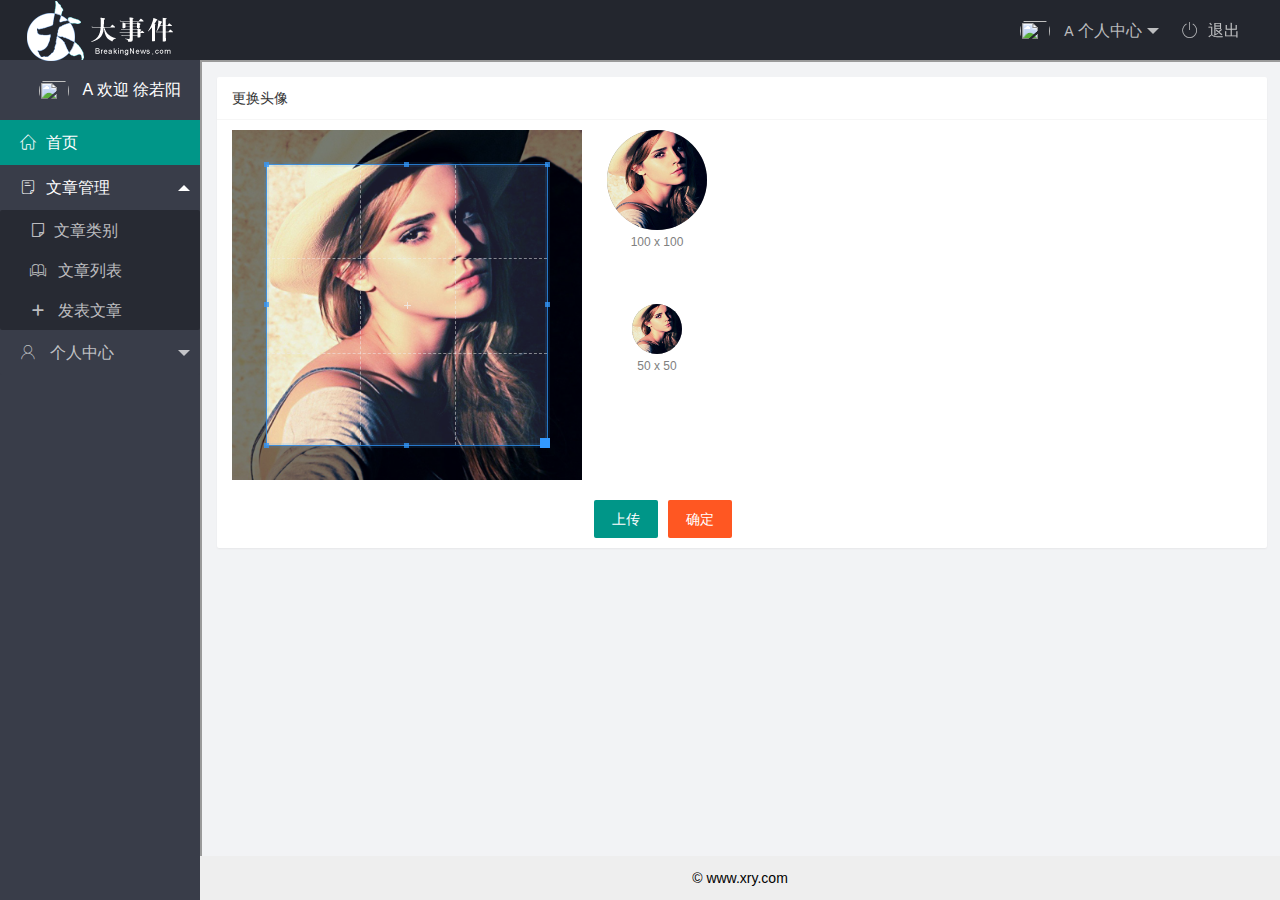
==== commit bb7b1d3e: "user功能开发完毕" ====
--- a/index.html
+++ b/index.html
@@ -22,11 +22,11 @@
                 <li class="layui-nav-item">
                     <a href="javascript:;">
                         <img src="http://t.cn/RCzsdCq" class="layui-nav-img">
-                        <span class="text_avatar">A</span>
+                        <span class="text-avatar">A</span>
                         个人中心
                     </a>
                     <dl class="layui-nav-child">
-                        <dd><a href="/user/user_index.html" target="fm">基本资料</a></dd>
+                        <dd><a href="/user/user_info.html" target="fm">基本资料</a></dd>
                         <dd><a href="/user/user_portrait.html" target="fm">更换头像</a></dd>
                         <dd><a href="/user/user_password.html" target="fm">重置密码</a></dd>
                     </dl>
@@ -42,7 +42,7 @@
                 <!-- 侧边栏头像 -->
                 <a href="javascript:;" class="user_avator">
                     <img src="http://t.cn/RCzsdCq" class="layui-nav-img">
-                    <span class="text_avatar">A</span>
+                    <span class="text-avatar">A</span>
                     <span id="welcome">欢迎&nbsp;徐若阳</span>
                 </a>
                 <ul class="layui-nav layui-nav-tree" lay-shrink="all">
@@ -67,7 +67,7 @@
                         <a href="javascript:;"><span class="iconfont icon-user"></span>
                             个人中心</a>
                         <dl class="layui-nav-child">
-                            <dd><a href="/user/user_index.html" target="fm"><i class="layui-icon layui-icon-app"></i>
+                            <dd><a href="/user/user_info.html" target="fm"><i class="layui-icon layui-icon-app"></i>
                                     基本资料</a></dd>
                             <dd><a href="/user/user_portrait.html" target="fm"><i
                                         class="layui-icon layui-icon-face-smile"></i> 更换头像</a></dd>
@@ -81,7 +81,10 @@
 
         <div class="layui-body">
             <!-- 内容主体区域 -->
-            <iframe src="/home/dashboard.html" name="fm"></iframe>
+
+            <!-- <iframe src="/home/dashboard.html" name="fm"></iframe> -->
+            <!-- 开发调试用链接 -->
+            <iframe src="/user/user_portrait.html" name="fm"></iframe>
 
         </div>
 
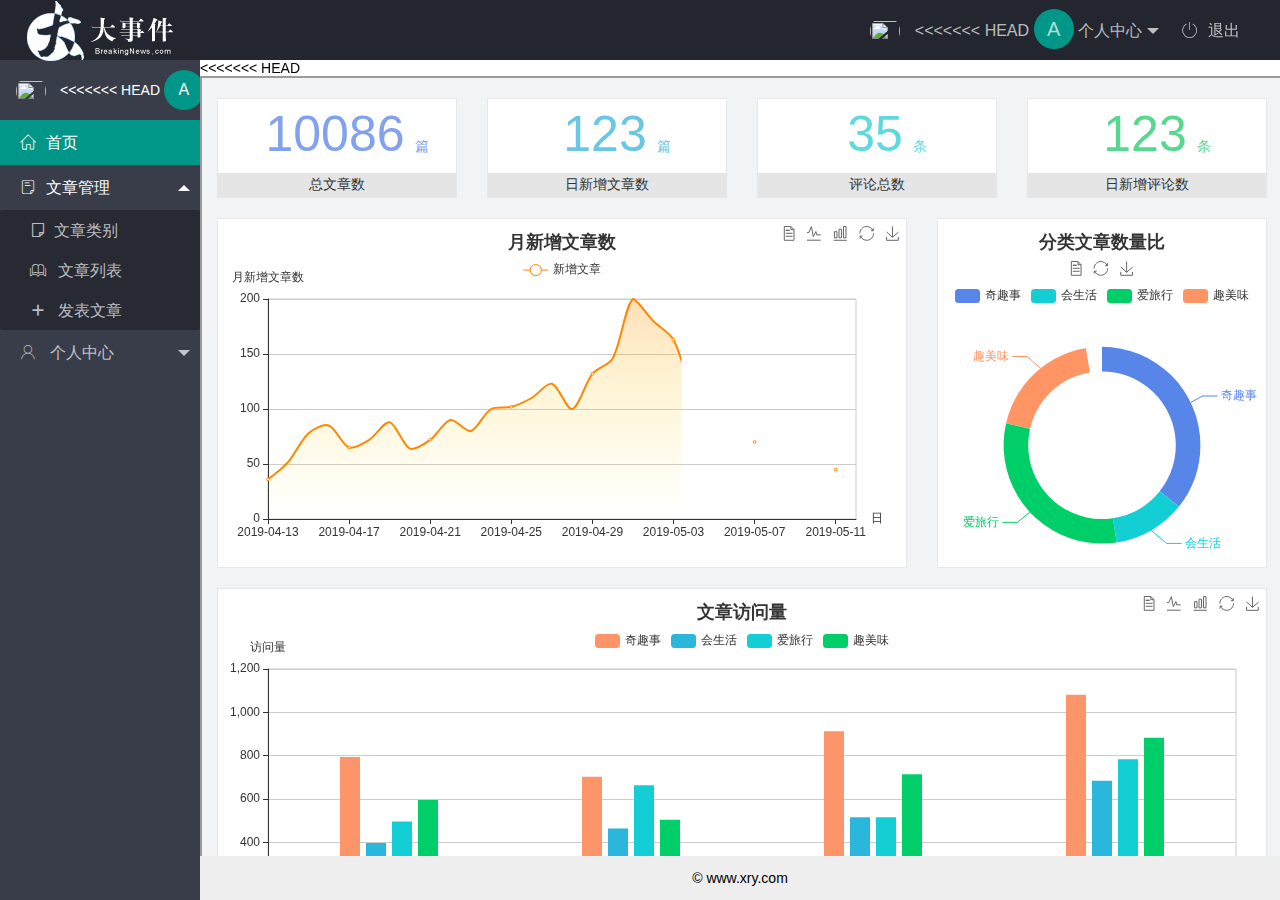
==== commit 2c120dda: "用户功能开发完19:45" ====
--- a/index.html
+++ b/index.html
@@ -22,11 +22,19 @@
                 <li class="layui-nav-item">
                     <a href="javascript:;">
                         <img src="http://t.cn/RCzsdCq" class="layui-nav-img">
+<<<<<<< HEAD
+                        <span class="text_avatar">A</span>
+                        个人中心
+                    </a>
+                    <dl class="layui-nav-child">
+                        <dd><a href="/user/user_index.html" target="fm">基本资料</a></dd>
+=======
                         <span class="text-avatar">A</span>
                         个人中心
                     </a>
                     <dl class="layui-nav-child">
                         <dd><a href="/user/user_info.html" target="fm">基本资料</a></dd>
+>>>>>>> user
                         <dd><a href="/user/user_portrait.html" target="fm">更换头像</a></dd>
                         <dd><a href="/user/user_password.html" target="fm">重置密码</a></dd>
                     </dl>
@@ -42,7 +50,11 @@
                 <!-- 侧边栏头像 -->
                 <a href="javascript:;" class="user_avator">
                     <img src="http://t.cn/RCzsdCq" class="layui-nav-img">
+<<<<<<< HEAD
+                    <span class="text_avatar">A</span>
+=======
                     <span class="text-avatar">A</span>
+>>>>>>> user
                     <span id="welcome">欢迎&nbsp;徐若阳</span>
                 </a>
                 <ul class="layui-nav layui-nav-tree" lay-shrink="all">
@@ -67,7 +79,11 @@
                         <a href="javascript:;"><span class="iconfont icon-user"></span>
                             个人中心</a>
                         <dl class="layui-nav-child">
+<<<<<<< HEAD
+                            <dd><a href="/user/user_index.html" target="fm"><i class="layui-icon layui-icon-app"></i>
+=======
                             <dd><a href="/user/user_info.html" target="fm"><i class="layui-icon layui-icon-app"></i>
+>>>>>>> user
                                     基本资料</a></dd>
                             <dd><a href="/user/user_portrait.html" target="fm"><i
                                         class="layui-icon layui-icon-face-smile"></i> 更换头像</a></dd>
@@ -81,10 +97,14 @@
 
         <div class="layui-body">
             <!-- 内容主体区域 -->
+<<<<<<< HEAD
+            <iframe src="/home/dashboard.html" name="fm"></iframe>
+=======
 
             <!-- <iframe src="/home/dashboard.html" name="fm"></iframe> -->
             <!-- 开发调试用链接 -->
             <iframe src="/user/user_portrait.html" name="fm"></iframe>
+>>>>>>> user
 
         </div>
 
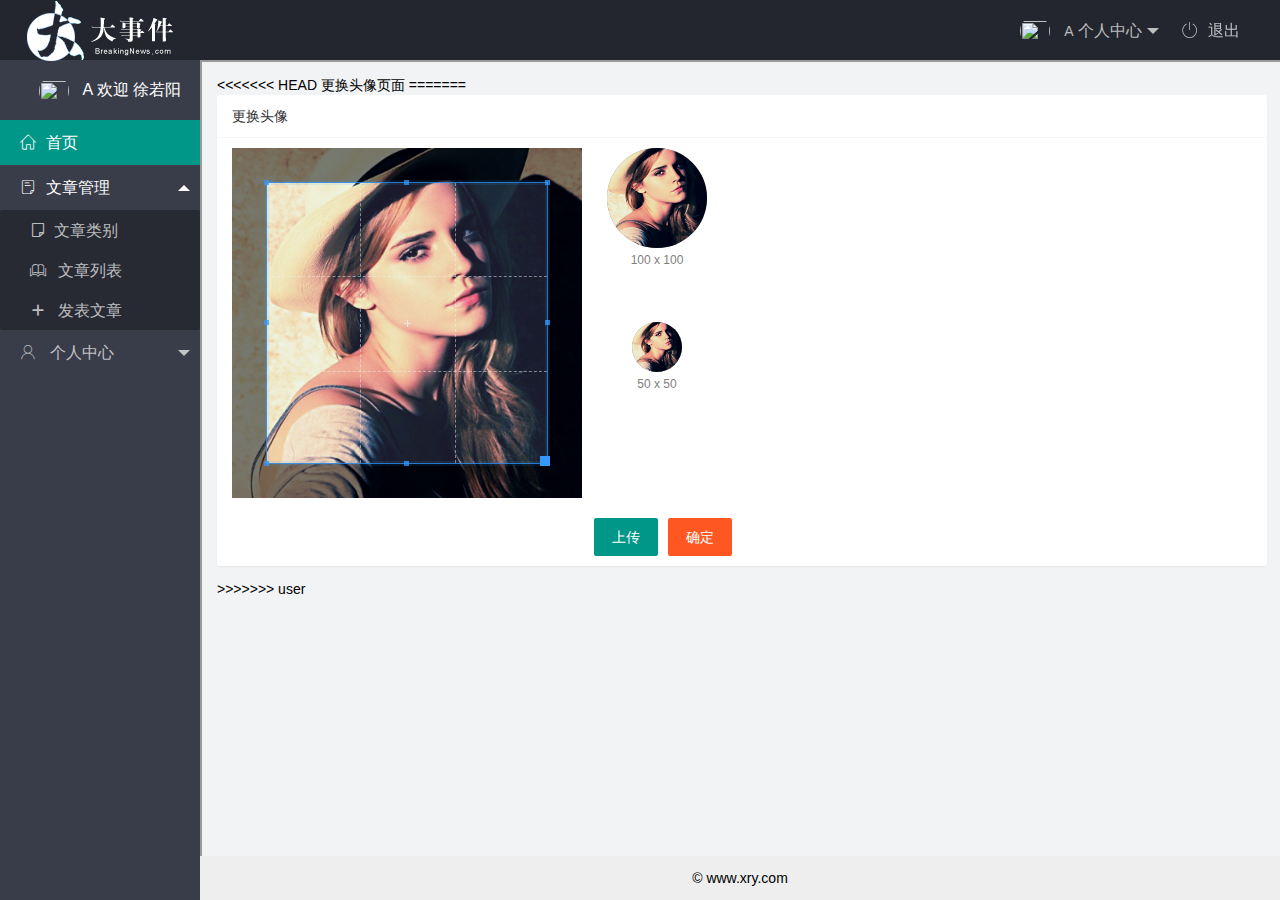
==== commit c4cbc32b: "user功能完善" ====
--- a/index.html
+++ b/index.html
@@ -22,19 +22,11 @@
                 <li class="layui-nav-item">
                     <a href="javascript:;">
                         <img src="http://t.cn/RCzsdCq" class="layui-nav-img">
-<<<<<<< HEAD
-                        <span class="text_avatar">A</span>
-                        个人中心
-                    </a>
-                    <dl class="layui-nav-child">
-                        <dd><a href="/user/user_index.html" target="fm">基本资料</a></dd>
-=======
                         <span class="text-avatar">A</span>
                         个人中心
                     </a>
                     <dl class="layui-nav-child">
                         <dd><a href="/user/user_info.html" target="fm">基本资料</a></dd>
->>>>>>> user
                         <dd><a href="/user/user_portrait.html" target="fm">更换头像</a></dd>
                         <dd><a href="/user/user_password.html" target="fm">重置密码</a></dd>
                     </dl>
@@ -50,11 +42,7 @@
                 <!-- 侧边栏头像 -->
                 <a href="javascript:;" class="user_avator">
                     <img src="http://t.cn/RCzsdCq" class="layui-nav-img">
-<<<<<<< HEAD
-                    <span class="text_avatar">A</span>
-=======
                     <span class="text-avatar">A</span>
->>>>>>> user
                     <span id="welcome">欢迎&nbsp;徐若阳</span>
                 </a>
                 <ul class="layui-nav layui-nav-tree" lay-shrink="all">
@@ -79,11 +67,7 @@
                         <a href="javascript:;"><span class="iconfont icon-user"></span>
                             个人中心</a>
                         <dl class="layui-nav-child">
-<<<<<<< HEAD
-                            <dd><a href="/user/user_index.html" target="fm"><i class="layui-icon layui-icon-app"></i>
-=======
                             <dd><a href="/user/user_info.html" target="fm"><i class="layui-icon layui-icon-app"></i>
->>>>>>> user
                                     基本资料</a></dd>
                             <dd><a href="/user/user_portrait.html" target="fm"><i
                                         class="layui-icon layui-icon-face-smile"></i> 更换头像</a></dd>
@@ -97,14 +81,10 @@
 
         <div class="layui-body">
             <!-- 内容主体区域 -->
-<<<<<<< HEAD
-            <iframe src="/home/dashboard.html" name="fm"></iframe>
-=======
 
             <!-- <iframe src="/home/dashboard.html" name="fm"></iframe> -->
             <!-- 开发调试用链接 -->
             <iframe src="/user/user_portrait.html" name="fm"></iframe>
->>>>>>> user
 
         </div>
 
